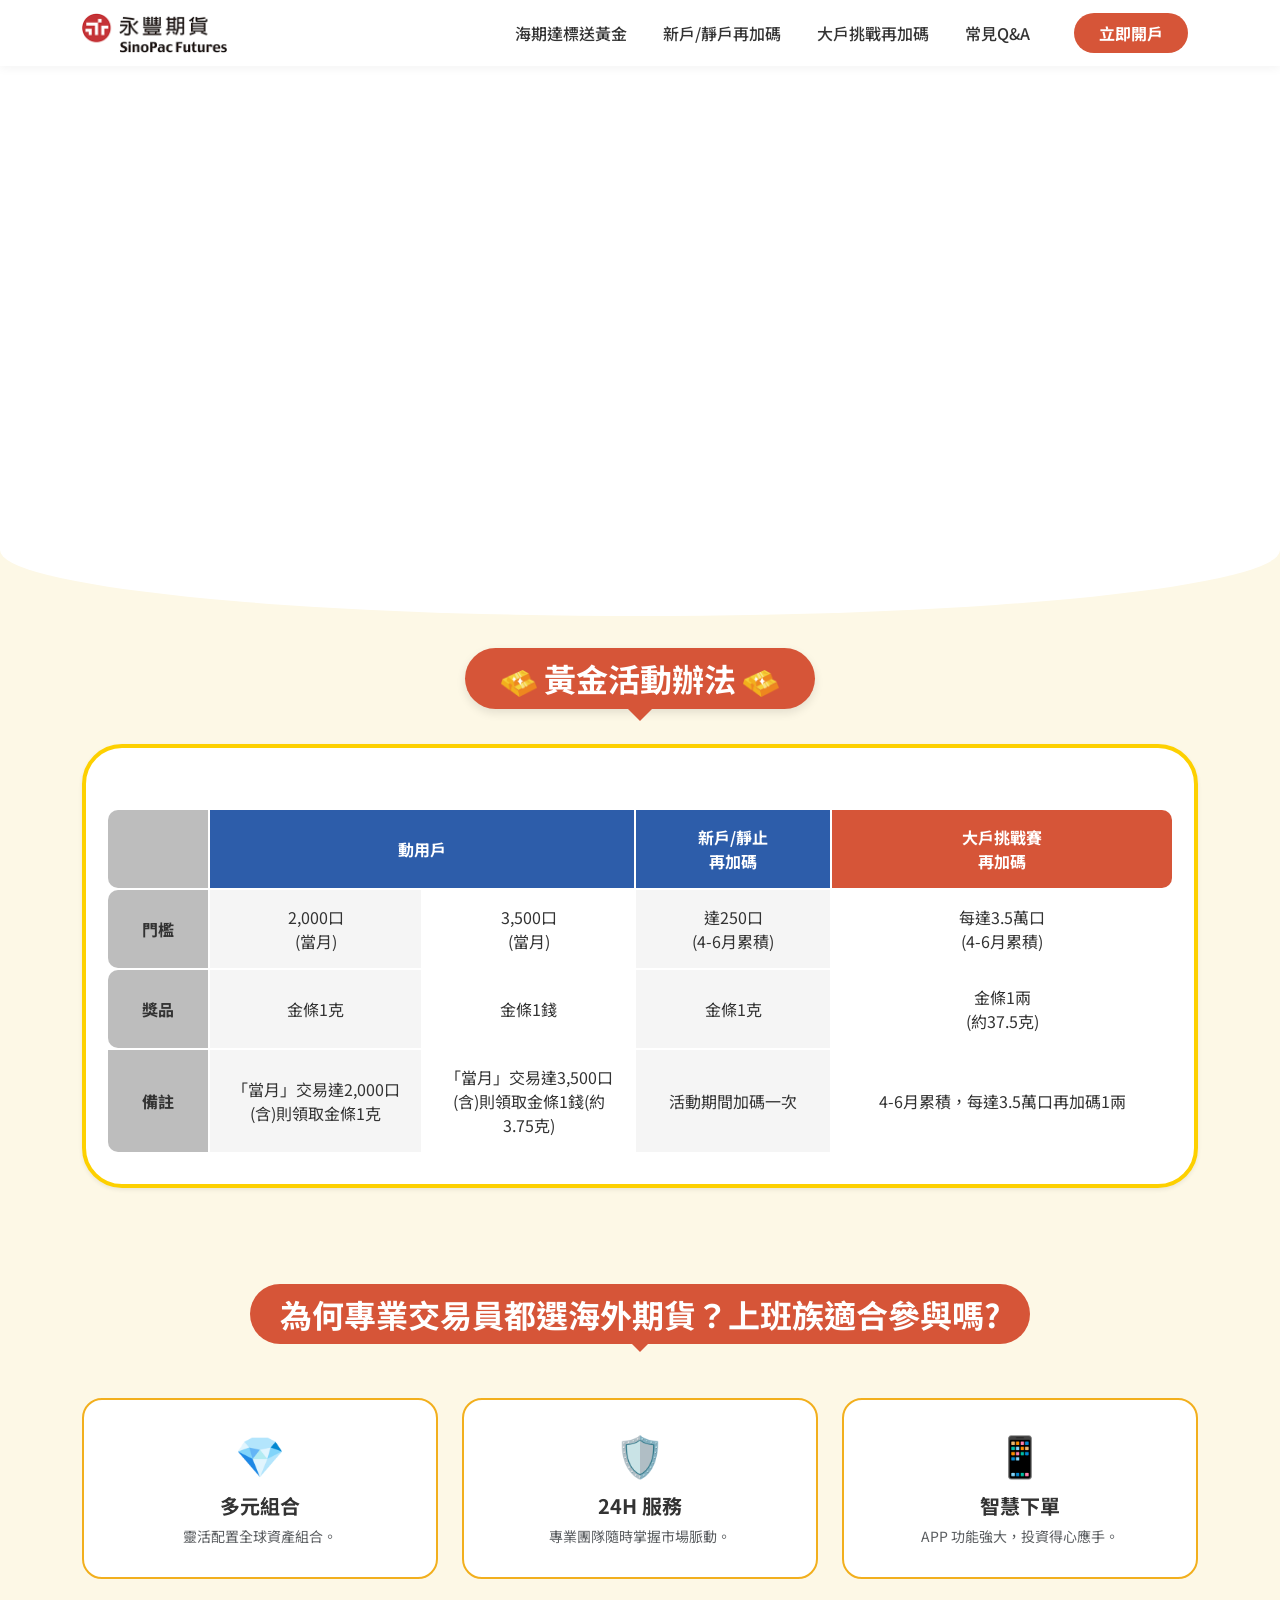
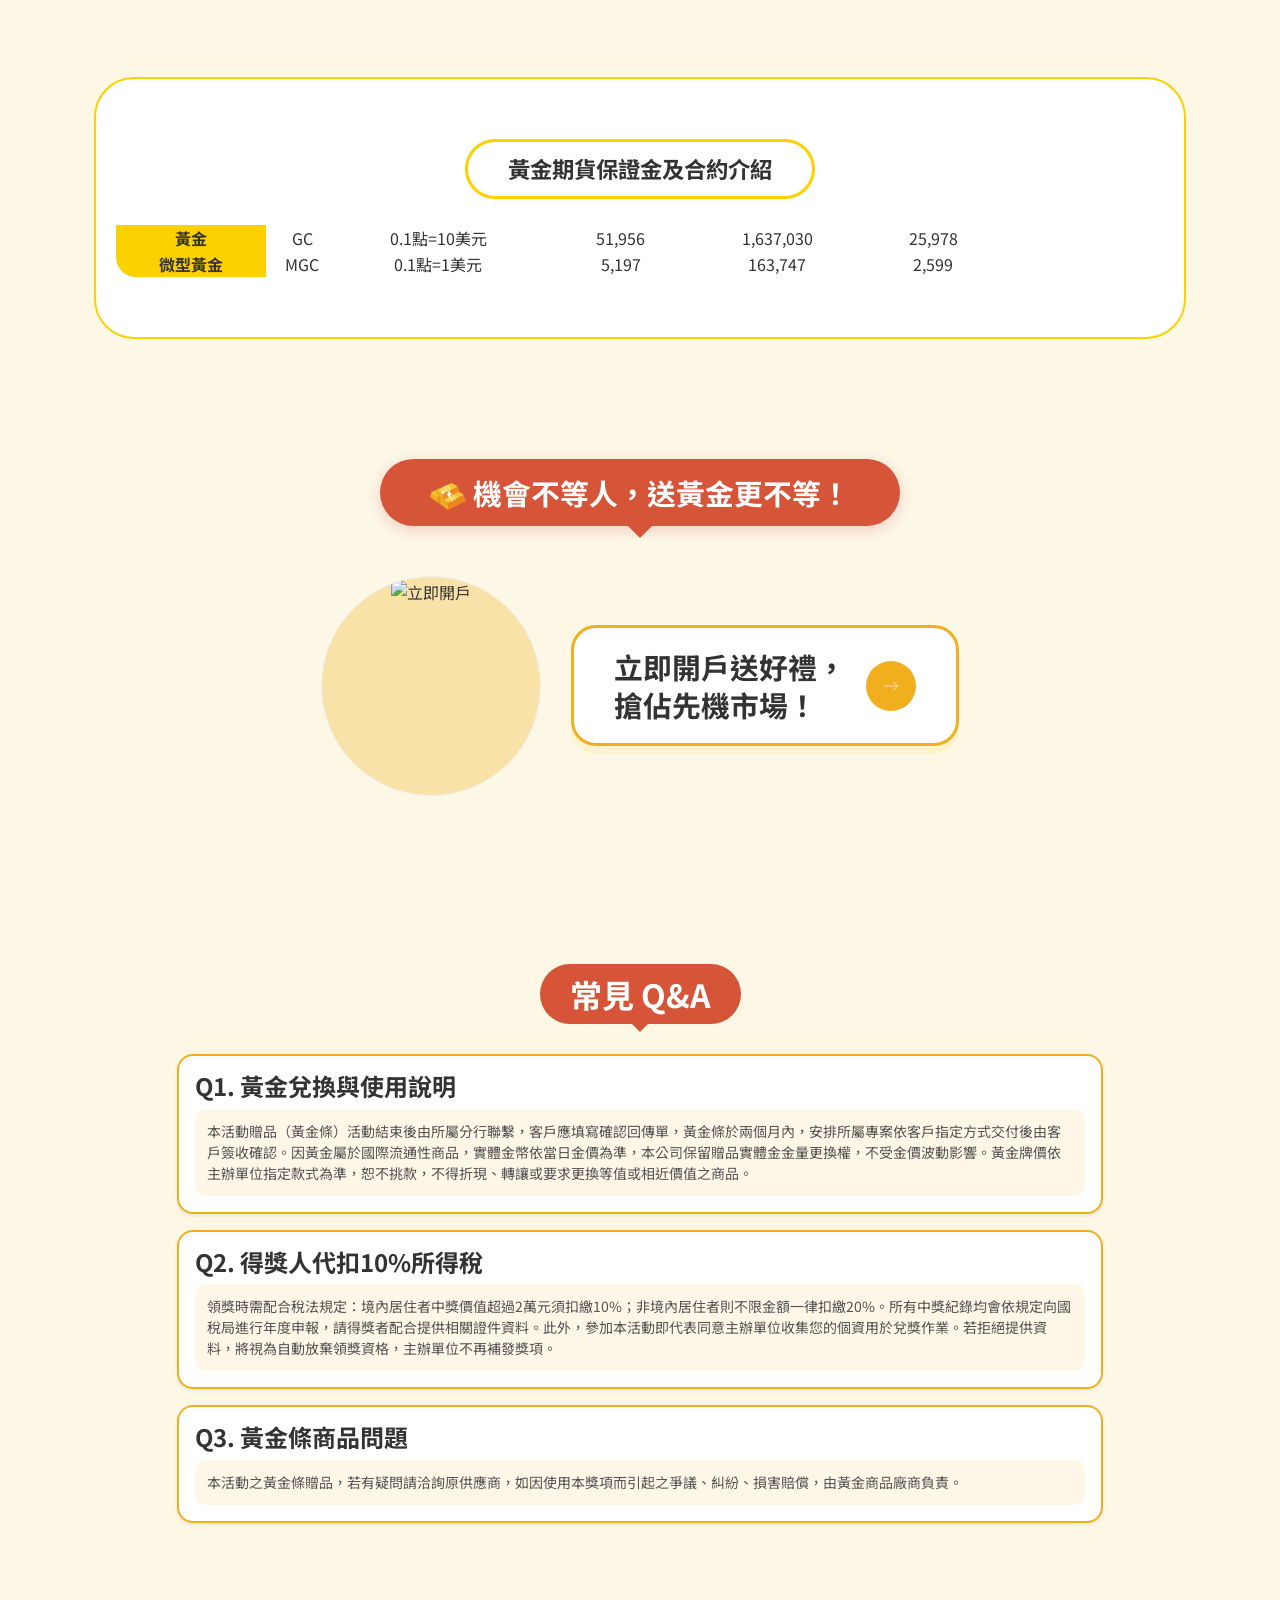
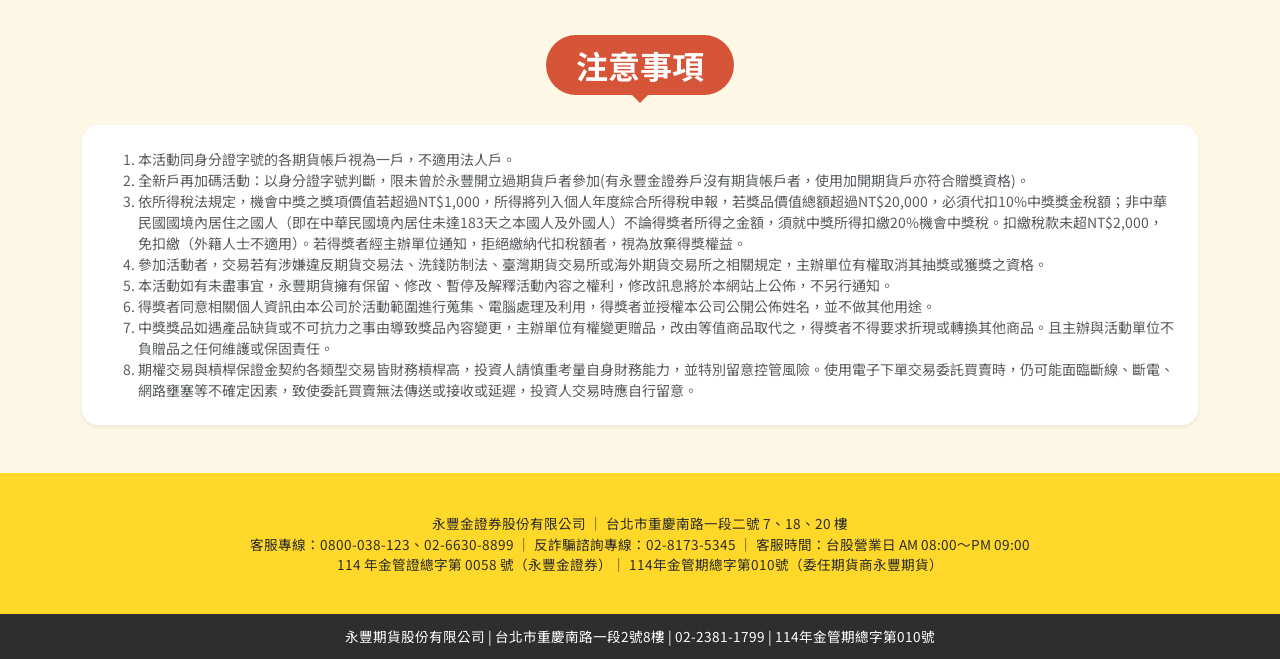
==== index1.html @ 12c0bb8b "20260318v1 第一版" ====
<!DOCTYPE html>
<html lang="zh-Hant-TW">
<head>
    <meta charset="UTF-8">
    <meta name="viewport" content="width=device-width, initial-scale=1.0">
    <title>永豐期貨 - 海期達標送黃金 | 錨點捲動版</title>

    <link href="https://cdn.jsdelivr.net/npm/bootstrap@5.3.3/dist/css/bootstrap.min.css" rel="stylesheet">
    <link rel="stylesheet" href="https://cdnjs.cloudflare.com/ajax/libs/animate.css/4.1.1/animate.min.css" />
    <link href="https://fonts.googleapis.com/css2?family=Noto+Sans+TC:wght@400;700&display=swap" rel="stylesheet">

    <style>
        /* --- 1. 基礎設定與平滑捲動 --- */
        html {
            scroll-behavior: smooth;
            /* 導覽列高度約為 70px，設定捲動位移補償，避免標題被遮住 */
            scroll-padding-top: 80px; 
        }

        :root {
            /* 原本變數 */
            --spf-red: #D65538;
            --spf-blue: #003058;
            --spf-yellow: #F2AF1D;
            --spf-beige: #fdf8e6;

            /* 新增活動辦法專用顏色 */
            --spf-blue-mid: #2D5DAA;    /* 動用戶藍 */
            --spf-blue-dark: #2D5DAA;   /* 新戶深藍 */
            --spf-orange: #D65538;      /* 大戶橘紅 */
            --spf-gray-light: #f5f5f5;
            --spf-gray-header: #BDBDBD;
        }

        body {
            font-family: 'Noto Sans TC', sans-serif;
            background-color: var(--spf-beige);
            color: #333;
        }

        /* --- 2. Navbar 導覽列 --- */
        .navbar { background-color: #fff !important; box-shadow: 0 2px 10px rgba(0,0,0,0.05); }
        .navbar-brand img { height: 40px; }
        .nav-link { font-weight: 500; color: #333 !important; margin: 0 10px; }
        .nav-link:hover { color: var(--spf-red) !important; }
        
        .btn-nav-red {
            background-color: var(--spf-red);
            color: #fff !important;
            border-radius: 50px;
            padding: 8px 25px !important;
            font-weight: bold;
        }

        /* --- 3. Banner 主視覺 --- */
        .hero-banner {
            width: 100%;
            height: 550px;
            background: url('img/banner.png') center center/cover no-repeat;
            border-bottom-left-radius: 50% 12%;
            border-bottom-right-radius: 50% 12%;
            background-color: #fff;
        }

        /* --- 4. 原本通用組件 (對話框標題、主表格、特色卡片、CTA) --- */
        .section-tag-wrapper { text-align: center; margin-bottom: 30px; }
        .section-tag {
            background: var(--spf-red);
            color: #fff;
            padding: 6px 30px;
            border-radius: 50px;
            display: inline-block;
            font-size: 2rem;
            font-weight: bold;
            position: relative;
        }
        .section-tag::after {
            content: ''; position: absolute; bottom: -8px; left: 50%;
            transform: translateX(-50%); border-left: 8px solid transparent;
            border-right: 8px solid transparent; border-top: 8px solid var(--spf-red);
        }

        .table-main { background: #fff; border-radius: 15px; overflow: hidden; box-shadow: 0 5px 15px rgba(0,0,0,0.05); }
        .table-main th { background-color: var(--spf-blue); color: #fff; text-align: center; }
        .highlight-red { background-color: var(--spf-red); }

        .feature-card {
            background: #fff; border: 2px solid var(--spf-yellow);
            border-radius: 20px; padding: 30px 20px; height: 100%; transition: 0.3s;
        }
        .feature-card:hover { transform: translateY(-10px); }

        .cta-box {
            background: #fff; border-radius: 100px; padding: 15px 45px;
            display: inline-flex; align-items: center; box-shadow: 0 8px 25px rgba(0,0,0,0.1);
            text-decoration: none; color: var(--spf-blue); font-weight: bold;
        }

        /* --- 5. 新增：黃金活動辦法專用樣式 --- */
        .rule-container {
            background-color: #fff;
            border: 2px solid var(--spf-yellow);
            border-radius: 40px;
            padding: 30px;
            margin-top: 100px;
            position: relative;
        }

        .rule-title-box {
            background-color: var(--spf-red);
            color: #fff;
            padding: 12px 36px;
            border-radius: 60px;
            display: inline-block;
            font-size: 2rem;
            font-weight: bold;
            line-height: 36px;
            position: absolute;
            top: -100px;
            left: 50%;
            transform: translateX(-50%);
            white-space: nowrap;
            box-shadow: 0 4px 10px rgba(0,0,0,0.1);
        }
        .rule-title-box::after {
            content: ''; position: absolute; bottom: -12px; left: 50%;
            transform: translateX(-50%); border-left: 12px solid transparent;
            border-right: 12px solid transparent; border-top: 12px solid var(--spf-red);
        }

        .table-rule { border-collapse: separate; border-spacing: 2px; width: 100%; }
        .table-rule th, .table-rule td { padding: 15px 10px; text-align: center; border: none !important; }
        
        .row-header { background-color: var(--spf-gray-header); color: #333; font-weight: bold; width: 100px; border-radius: 10px 0 0 10px; }
        
        .th-active { background-color: var(--spf-blue-mid); color: #fff; }
        .th-new { background-color: var(--spf-blue-dark); color: #fff; }
        .th-whale { background-color: var(--spf-orange); color: #fff; border-radius: 0 10px 10px 0; }
        .th-active-left { border-radius: 10px 0 0 0; }

        .cell-light { background-color: #fff; }
        .cell-gray { background-color: var(--spf-gray-light); }

        .goldicon {
            max-width: 36px;
        }

        /* --- CTA 區塊容器 --- */
        .cta-container { 
            max-width: 900px;
            margin: 100px auto;
            padding: 20px;
            text-align: center;
        }

        /* --- 紅色對話框標題 --- */
        .promo-bubble {
            background-color: var(--spf-red);
            color: #fff;
            padding: 12px 50px;
            border-radius: 60px;
            display: inline-flex;
            align-items: center;
            font-size: 1.8rem;
            font-weight: bold;
            position: relative;
            margin-bottom: 50px;
            box-shadow: 0 4px 15px rgba(196, 30, 58, 0.2);
            white-space: nowrap;
        }

        /* 對話框尖角 */
        .promo-bubble::after {
            content: '';
            position: absolute;
            bottom: -12px;
            left: 50%;
            transform: translateX(-50%);
            border-left: 12px solid transparent;
            border-right: 12px solid transparent;
            border-top: 12px solid var(--spf-red);
        }

        .promo-bubble .icon-gold {
            width: 40px;
            margin-right: 15px;
        }

        /* --- 主內容列 (頭像 + 按鈕) --- */
        .cta-content {
            display: flex;
            align-items: center;
            justify-content: center;
            gap: 30px;
        }

        /* 頭像 */
        .avatar-circle {
            width: 220px;
            height: 220px;
            border-radius: 50%;
            overflow: hidden;
            background-color: rgba(242,175,29,0.3);
            border: 1px solid #eee;
            flex-shrink: 0;
        }

        .avatar-circle img {
            width: 100%;
            height: 100%;
            object-fit: cover;
        }

        /* 點擊按鈕框 */
        .cta-button-box {
            background-color: #fff;
            border: 3px solid var(--spf-yellow);
            border-radius: 25px;
            padding: 20px 40px;
            display: flex;
            align-items: center;
            text-decoration: none;
            color: #333;
            transition: all 0.3s ease;
            position: relative;
            box-shadow: 0 8px 0px rgba(253, 208, 0, 0.1);
        }

        .cta-button-box:hover {
            transform: translateY(-5px);
            box-shadow: 0 12px 20px rgba(253, 208, 0, 0.3);
            color: var(--spf-red);
        }

        .cta-text {
            font-size: 1.8rem;
            font-weight: 700;
            text-align: left;
            line-height: 1.3;
            margin-right: 20px;
        }

        /* 黃色箭頭圓圈 */
        .arrow-circle {
            background-color: var(--spf-yellow);
            width: 50px;
            height: 50px;
            border-radius: 50%;
            display: flex;
            align-items: center;
            justify-content: center;
            flex-shrink: 0;
        }

        .arrow-circle i {
            color: #fff;
            width: 30px;
            height: 30px;
        }

        /* --- 活動辦法表格樣式 --- */
        .rule-container {
            background-color: #fff; border: 4px solid #fdd000;
            border-radius: 40px; padding: 60px 20px 30px; margin-top: 80px; position: relative;
        }
        .table-rule { min-width: 850px; border-collapse: separate; border-spacing: 2px; }
        .table-rule th, .table-rule td { padding: 15px; text-align: center; border: none !important; }
        .row-header { background-color: #bdbdbd; color: #333; font-weight: bold; width: 100px; border-radius: 10px 0 0 10px; }

        /* --- 商品保證金外框 --- */
        .product-outer-container {
            border: 2px solid #fdd000; border-radius: 40px;
            background-color: #fff; padding: 60px 20px; margin: 50px auto;
        }
        .pill-title {
            display: inline-block; border: 3px solid #fdd000;
            padding: 10px 40px; border-radius: 50px; font-weight: bold; font-size: 1.4rem;
        }
        .table-product { min-width: 900px; border-radius: 20px; overflow: hidden; }
        .col-yellow-name { background-color: #fdd000 !important; font-weight: bold; width: 150px; }

        /* --- QA -- */
        #faq .border-2 { border: 2px solid var(--spf-yellow); }
        #faq h6 {font-size: 24px; }
        #faq p {color: #535353; background-color: rgba(242,175,29,0.1); padding: 12px; border-radius: 10px; }

        /* --- 6. Footer 與 警語 --- */
        footer { background: #FFD82A; color: #2E2E2E; padding: 40px 0; font-size: 0.85rem; }
        .warning-bar { background: #2E2E2E; color: #fff; padding: 12px 0; font-size: 0.85rem; }
        .list-type-decimel{ list-style-type: decimal}
        

        /* 表格響應式優化：確保在小螢幕不擠壓 */
        .table-responsive {
            -webkit-overflow-scrolling: touch; /* 優化 iOS 滑動順暢度 */
            overflow-x: auto;
            border-radius: 10px; /* 配合表格圓角 */
        }

        /* 針對活動辦法表格：設定最小寬度，確保內容不換行擠壓 */
        .table-rule {
            min-width: 800px; /* 當螢幕寬度小於 800px 時產生捲動 */
        }

        /* 如果原本的比較表格也需要不擠壓 */
        .table-main {
            min-width: 600px; 
        }

        /* 自定義捲動條樣式（可選，讓介面更精緻） */
        .table-responsive::-webkit-scrollbar {
            height: 6px;
        }
        .table-responsive::-webkit-scrollbar-thumb {
            background: var(--spf-gray-header);
            border-radius: 10px;
        }
        .table-responsive::-webkit-scrollbar-track {
            background: #f1f1f1;
        }
        /* --- 7. RWD 響應式調整 (合併版) --- */
        @media (max-width: 991.98px) {
            /* 原本 Banner RWD */
            .hero-banner { height: 350px; border-bottom-left-radius: 50% 8%; border-bottom-right-radius: 50% 8%; }
            
            /* 活動辦法標題 RWD */
            .rule-title-box { font-size: 1.4rem; padding: 10px 30px; top: -35px; }
            .table-rule { font-size: 0.85rem; }
            
            /* CTA RWD */
            .cta-box { padding: 12px 25px; font-size: 1rem; border-radius: 40px; }
        }
    </style>
</head>
<body>

    <nav class="navbar navbar-expand-lg sticky-top">
        <div class="container">
            <a class="navbar-brand" href="#">
                <img src="img/logo-sinopac-futures@2x.png" alt="永豐期貨">
            </a>
            <button class="navbar-toggler" type="button" data-bs-toggle="collapse" data-bs-target="#mainNav">
                <span class="navbar-toggler-icon"></span>
            </button>
            <div class="collapse navbar-collapse" id="mainNav">
                <ul class="navbar-nav ms-auto align-items-center">
                    <li class="nav-item"><a class="nav-link" href="#promo">海期達標送黃金</a></li>
                    <li class="nav-item"><a class="nav-link" href="#features">新戶/靜戶再加碼</a></li>
                    <li class="nav-item"><a class="nav-link" href="#cta">大戶挑戰再加碼</a></li>
                    <li class="nav-item"><a class="nav-link" href="#faq">常見Q&A</a></li>
                    <li class="nav-item ms-lg-3"><a class="nav-link btn-nav-red animate__animated animate__pulse animate__infinite" href="#cta">立即開戶</a></li>
                </ul>
            </div>
        </div>
    </nav>

    <div class="hero-banner animate__animated animate__fadeIn"></div>

    <section id="promo" class="container py-5">
        <div class="rule-container animate__animated animate__fadeInUp shadow-sm">
            <div class="rule-title-box">
                <img class="goldicon" src="/img/goldicon.png" alt=""> 
                黃金活動辦法
                <img class="goldicon" src="/img/goldicon.png" alt=""> 
            </div>

            <div class="table-responsive">
                <table class="table-rule">
                    <thead>
                        <tr>
                            <th class="row-header"></th>
                            <th colspan="2" class="th-active">動用戶</th>
                            <th class="th-new">新戶/靜止<br>再加碼</th>
                            <th class="th-whale">大戶挑戰賽<br>再加碼</th>
                        </tr>
                    </thead>
                    <tbody>
                        <tr>
                            <td class="row-header">門檻</td>
                            <td class="cell-gray" style="width: 20%;">2,000口<br>(當月)</td>
                            <td class="cell-light" style="width: 20%;">3,500口<br>(當月)</td>
                            <td class="cell-gray">達250口<br>(4-6月累積)</td>
                            <td class="cell-light">每達3.5萬口<br>(4-6月累積)</td>
                        </tr>
                        <tr>
                            <td class="row-header">獎品</td>
                            <td class="cell-gray">金條1克</td>
                            <td class="cell-light">金條1錢</td>
                            <td class="cell-gray">金條1克</td>
                            <td class="cell-light">金條1兩<br>(約37.5克)</td>
                        </tr>
                        <tr>
                            <td class="row-header" style="border-radius: 0 0 0 10px;">備註</td>
                            <td class="cell-gray">「當月」交易達2,000口(含)則領取金條1克</td>
                            <td class="cell-light">「當月」交易達3,500口(含)則領取金條1錢(約3.75克)</td>
                            <td class="cell-gray">活動期間加碼一次</td>
                            <td class="cell-light">4-6月累積，每達3.5萬口再加碼1兩</td>
                        </tr>
                    </tbody>
                </table>
            </div>
        </div>
    </section>

    <section id="features" class="container py-5">
        <div class="section-tag-wrapper">
            <div class="section-tag">為何專業交易員都選海外期貨？上班族適合參與嗎?</div>
        </div>
        <div class="row g-4 text-center mt-2">
            <div class="col-md-4">
                <div class="feature-card">
                    <div class="h1 mb-3">💎</div>
                    <h5 class="fw-bold">多元組合</h5>
                    <p class="small text-muted mb-0">靈活配置全球資產組合。</p>
                </div>
            </div>
            <div class="col-md-4">
                <div class="feature-card">
                    <div class="h1 mb-3">🛡️</div>
                    <h5 class="fw-bold">24H 服務</h5>
                    <p class="small text-muted mb-0">專業團隊隨時掌握市場脈動。</p>
                </div>
            </div>
            <div class="col-md-4">
                <div class="feature-card">
                    <div class="h1 mb-3">📱</div>
                    <h5 class="fw-bold">智慧下單</h5>
                    <p class="small text-muted mb-0">APP 功能強大，投資得心應手。</p>
                </div>
            </div>
        </div>
    </section>

    <section id="products" class="container mx-auto px-4 py-20">
        <div class="product-outer-container text-center">
            <div class="pill-title mb-10">黃金期貨保證金及合約介紹</div>
            <div class="table-responsive">
                <table class="table-product">
                    <thead class="bg-gray-400 text-white">
                        <tr>
                            <th class="bg-gray-300"></th>
                            <th>代碼</th>
                            <th>每跳動點價值</th>
                            <th>原始保證金</th>
                            <th>約當台幣</th>
                            <th>當沖保證金</th>
                        </tr>
                    </thead>
                    <tbody>
                        <tr class="bg-gray-50">
                            <td class="col-yellow-name">黃金</td>
                            <td>GC</td>
                            <td>0.1點=10美元</td>
                            <td>51,956</td>
                            <td class="font-bold">1,637,030</td>
                            <td>25,978</td>
                        </tr>
                        <tr class="bg-white">
                            <td class="col-yellow-name">微型黃金</td>
                            <td>MGC</td>
                            <td>0.1點=1美元</td>
                            <td>5,197</td>
                            <td class="font-bold">163,747</td>
                            <td>2,599</td>
                        </tr>
                    </tbody>
                </table>
            </div>
        </div>
    </section>

    <!-- CTA Section -->
    <section id="cta" class="cta-container">
        <div class="promo-bubble animate__animated animate__fadeInDown">
            <span>
                <img class="goldicon" src="img/goldicon.png" alt="">
                機會不等人，送黃金更不等！
            </span>
        </div>

        <div class="cta-content">
            <div class="avatar-circle animate__animated animate__zoomIn">
                <img src="img/gold1.png" alt="立即開戶">
            </div>

            <a href="#" class="cta-button-box animate__animated animate__fadeInRight animate__delay-1s">
                <div class="cta-text">
                    立即開戶送好禮，<br>
                    搶佔先機市場！
                </div>
                <div class="arrow-circle" style="color: wheat;">
                    <!-- <i class="fa-solid fa-arrow-right"></i> -->
                    <svg xmlns="http://www.w3.org/2000/svg" width="16" height="16" fill="currentColor" class="bi bi-arrow-right" viewBox="0 0 16 16">
                        <path fill-rule="evenodd" d="M1 8a.5.5 0 0 1 .5-.5h11.793l-3.147-3.146a.5.5 0 0 1 .708-.708l4 4a.5.5 0 0 1 0 .708l-4 4a.5.5 0 0 1-.708-.708L13.293 8.5H1.5A.5.5 0 0 1 1 8"/>
                    </svg>
                </div>
            </a>
        </div>
    </section>

    <!-- faq Section -->
    <section id="faq" class="container py-5">
        <div class="section-tag-wrapper">
            <div class="section-tag">常見 Q&A</div>
        </div>
        <div class="row justify-content-center mt-4">
            <div class="col-lg-10">
                <div class="bg-white p-3 rounded-4 shadow-sm mb-3 border-2">
                    <h6 class="fw-bold">Q1. 黃金兌換與使用說明</h6>
                    <p class="mb-0 small">本活動贈品（黃金條）活動結束後由所屬分行聯繫，客戶應填寫確認回傳單，黃金條於兩個月內，安排所屬專案依客戶指定方式交付後由客戶簽收確認。因黃金屬於國際流通性商品，實體金幣依當日金價為準，本公司保留贈品實體金金量更換權，不受金價波動影響。黃金牌價依主辦單位指定款式為準，恕不挑款，不得折現、轉讓或要求更換等值或相近價值之商品。</p>
                </div>

                <div class="bg-white p-3 rounded-4 shadow-sm mb-3 border-2">
                    <h6 class="fw-bold">Q2. 得獎人代扣10%所得稅</h6>
                    <p class="mb-0 small">領獎時需配合稅法規定：境內居住者中獎價值超過2萬元須扣繳10%；非境內居住者則不限金額一律扣繳20%。所有中獎紀錄均會依規定向國稅局進行年度申報，請得獎者配合提供相關證件資料。此外，參加本活動即代表同意主辦單位收集您的個資用於兌獎作業。若拒絕提供資料，將視為自動放棄領獎資格，主辦單位不再補發獎項。</p>
                </div>

                <div class="bg-white p-3 rounded-4 shadow-sm mb-3 border-2">
                    <h6 class="fw-bold">Q3. 黃金條商品問題</h6>
                    <p class="mb-0 small">本活動之黃金條贈品，若有疑問請洽詢原供應商，如因使用本獎項而引起之爭議、糾紛、損害賠償，由黃金商品廠商負責。</p>
                </div>
            </div>
        </div>
    </section>

    <!-- footer Section -->
    <section class="container py-5">
        <div class="section-tag-wrapper">
            <div class="section-tag">注意事項</div>
        </div>
        <div class="bg-white p-4 rounded-4 shadow-sm">
            <ul class="small text-muted mb-0 list-type-decimel">
                <li>本活動同身分證字號的各期貨帳戶視為一戶，不適用法人戶。</li>
                <li>全新戶再加碼活動：以身分證字號判斷，限未曾於永豐開立過期貨戶者參加(有永豐金證券戶沒有期貨帳戶者，使用加開期貨戶亦符合贈獎資格)。</li>
                <li>依所得稅法規定，機會中獎之獎項價值若超過NT$1,000，所得將列入個人年度綜合所得稅申報，若獎品價值總額超過NT$20,000，必須代扣10%中獎獎金稅額；非中華民國國境內居住之國人（即在中華民國境內居住未達183天之本國人及外國人）不論得獎者所得之金額，須就中獎所得扣繳20%機會中獎稅。扣繳稅款未超NT$2,000，免扣繳（外籍人士不適用）。若得獎者經主辦單位通知，拒絕繳納代扣稅額者，視為放棄得獎權益。</li>
                <li>參加活動者，交易若有涉嫌違反期貨交易法、洗錢防制法、臺灣期貨交易所或海外期貨交易所之相關規定，主辦單位有權取消其抽獎或獲獎之資格。</li>
                <li>本活動如有未盡事宜，永豐期貨擁有保留、修改、暫停及解釋活動內容之權利，修改訊息將於本網站上公佈，不另行通知。</li>
                <li>得獎者同意相關個人資訊由本公司於活動範圍進行蒐集、電腦處理及利用，得獎者並授權本公司公開公佈姓名，並不做其他用途。</li>
                <li>中獎獎品如遇產品缺貨或不可抗力之事由導致獎品內容變更，主辦單位有權變更贈品，改由等值商品取代之，得獎者不得要求折現或轉換其他商品。且主辦與活動單位不負贈品之任何維護或保固責任。</li>
                <li>期權交易與槓桿保證金契約各類型交易皆財務槓桿高，投資人請慎重考量自身財務能力，並特別留意控管風險。使用電子下單交易委託買賣時，仍可能面臨斷線、斷電、網路壅塞等不確定因素，致使委託買賣無法傳送或接收或延遲，投資人交易時應自行留意。</li>
            </ul>
        </div>
    </section>

    <footer class="text-center">
        <p class="mb-0">永豐金證券股份有限公司 ｜ 台北市重慶南路一段二號 7、18、20 樓</p>
        <p class="mb-0">客服專線：0800-038-123、02-6630-8899 ｜ 反詐騙諮詢專線：02-8173-5345 ｜ 客服時間：台股營業日 AM 08:00～PM 09:00</p>
        <p class="mb-0">114 年金管證總字第 0058 號（永豐金證券）｜ 114年金管期總字第010號（委任期貨商永豐期貨）</p>
    </footer>
    <div class="warning-bar text-center">永豐期貨股份有限公司 | 台北市重慶南路一段2號8樓 | 02-2381-1799 | 114年金管期總字第010號</div>

    <script src="https://cdn.jsdelivr.net/npm/bootstrap@5.3.3/dist/js/bootstrap.bundle.min.js"></script>
    <script>
        // 額外小優化：點擊選單後，在手機版會自動收起漢堡選單
        const navLinks = document.querySelectorAll('.nav-link');
        const menuToggle = document.getElementById('mainNav');
        const bsCollapse = new bootstrap.Collapse(menuToggle, {toggle:false});
        navLinks.forEach((l) => {
            l.addEventListener('click', () => { 
                if (window.innerWidth < 992) { bsCollapse.hide(); } 
            });
        });
    </script>
</body>
</html>
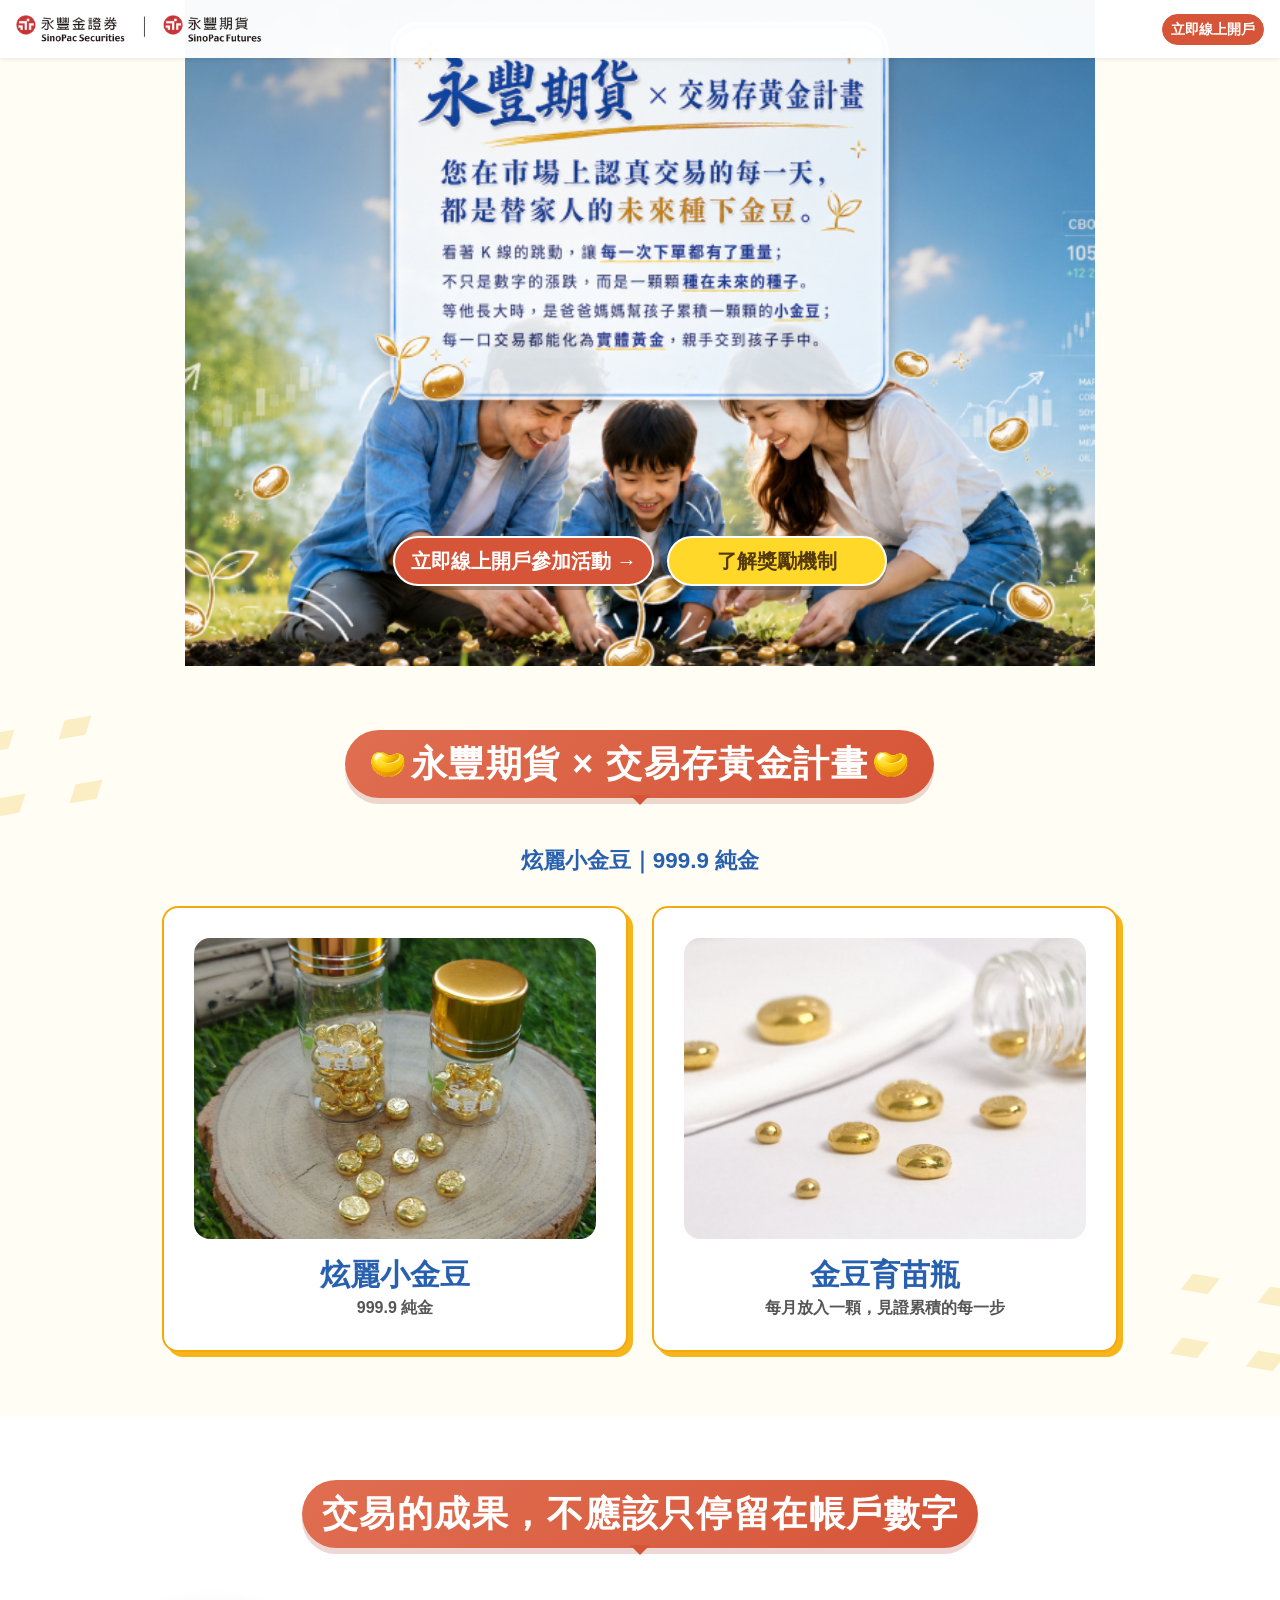
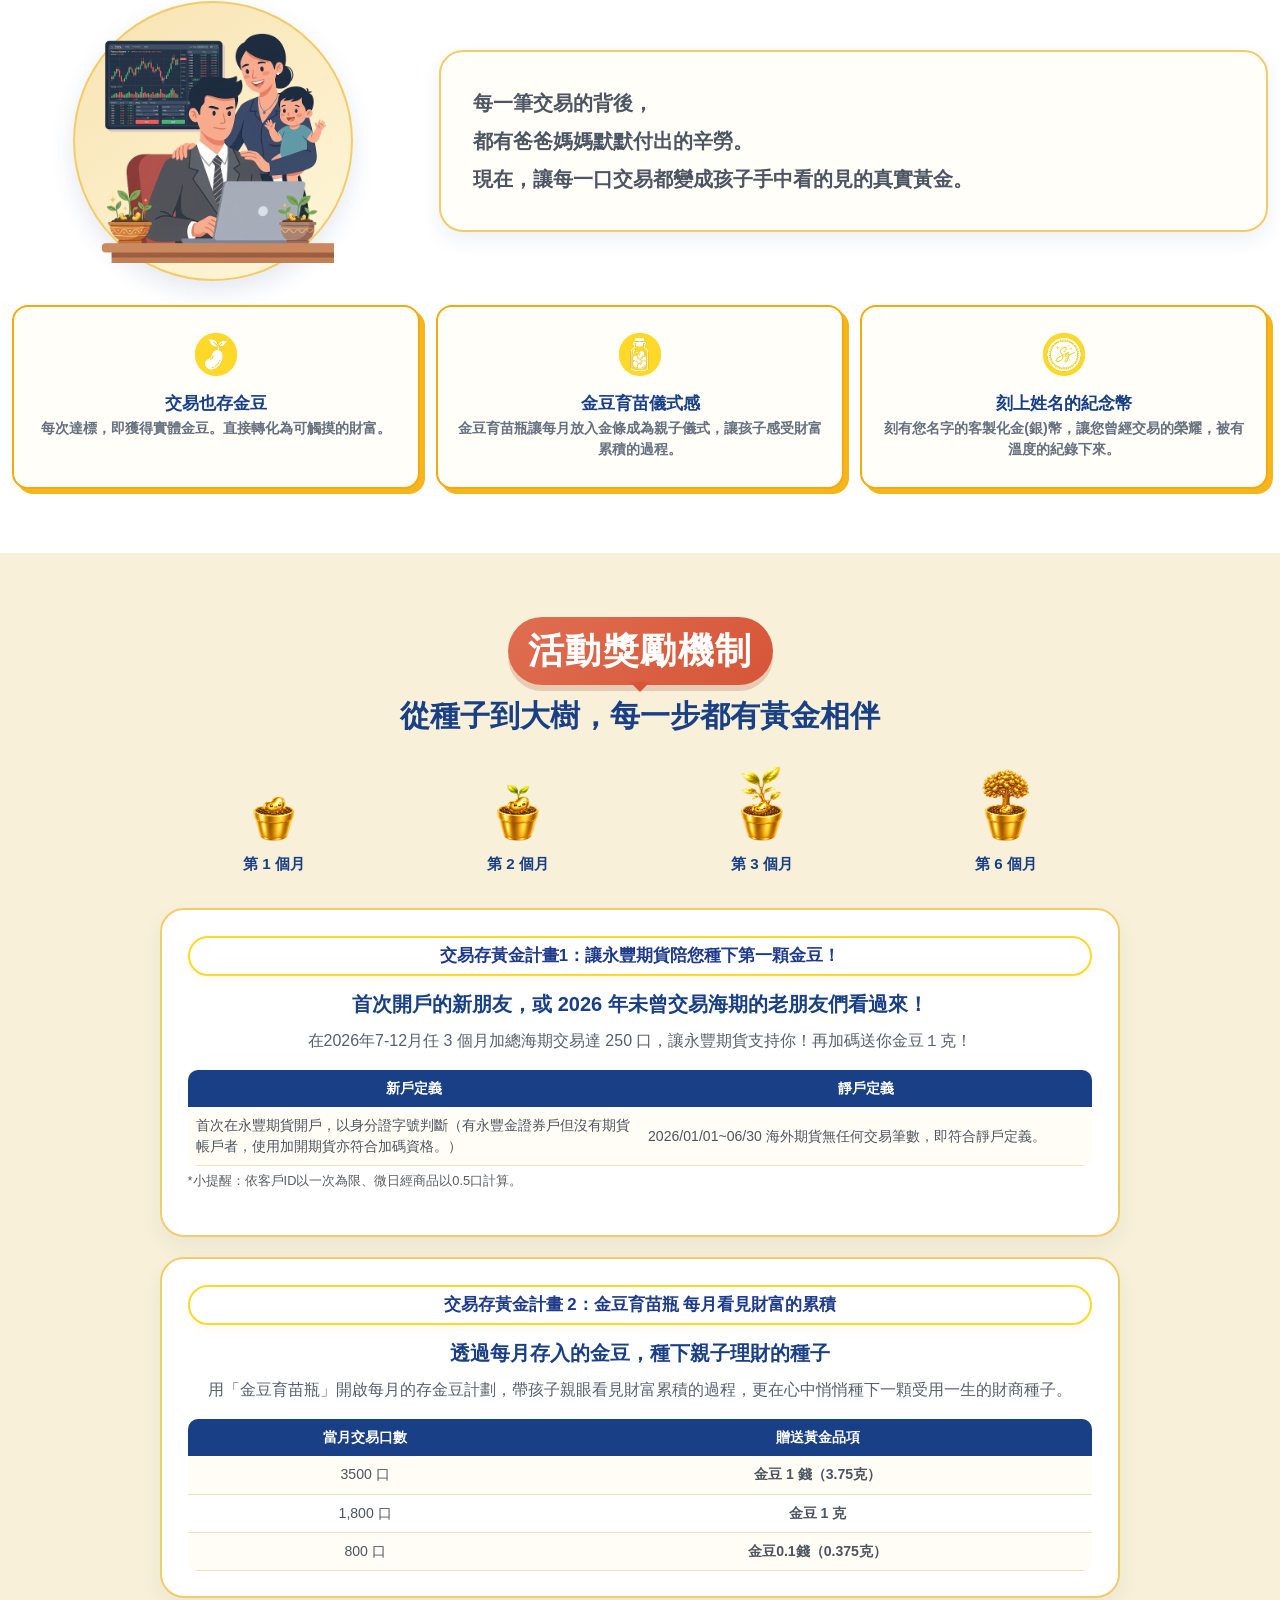
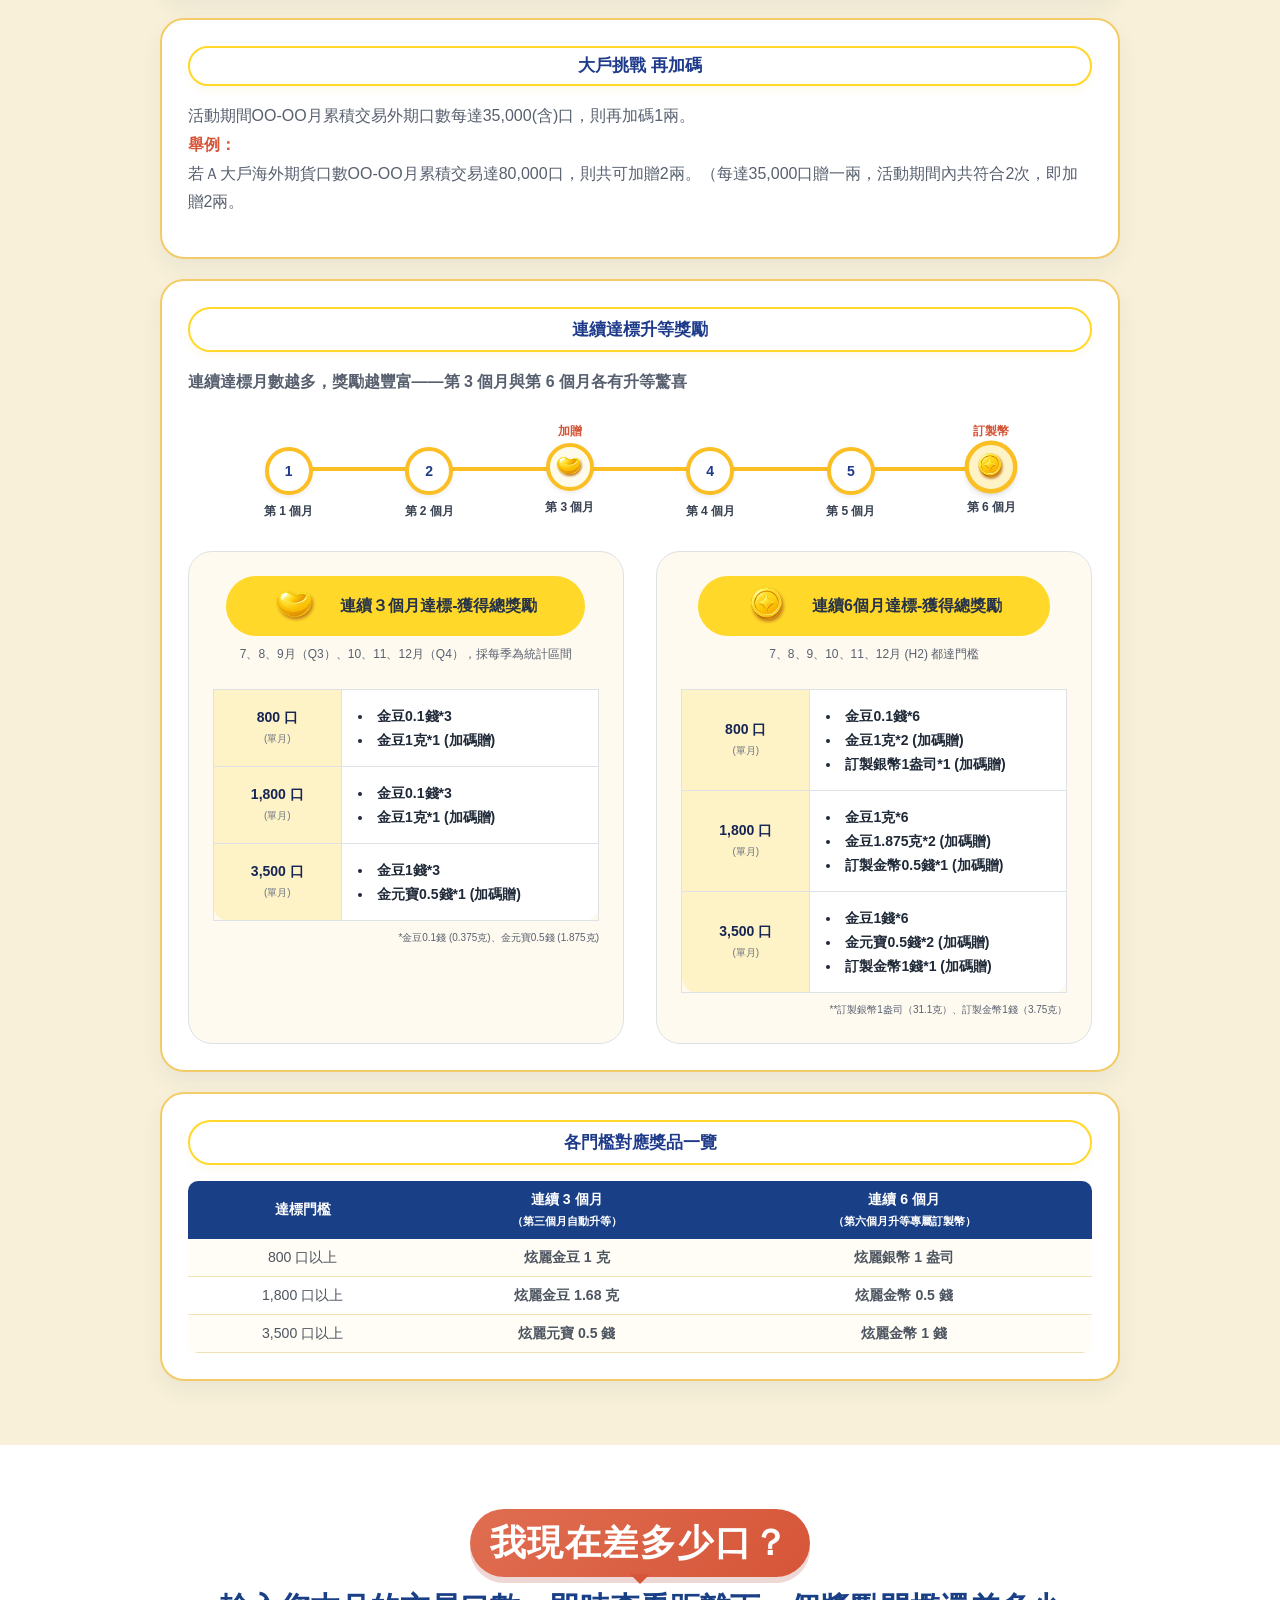
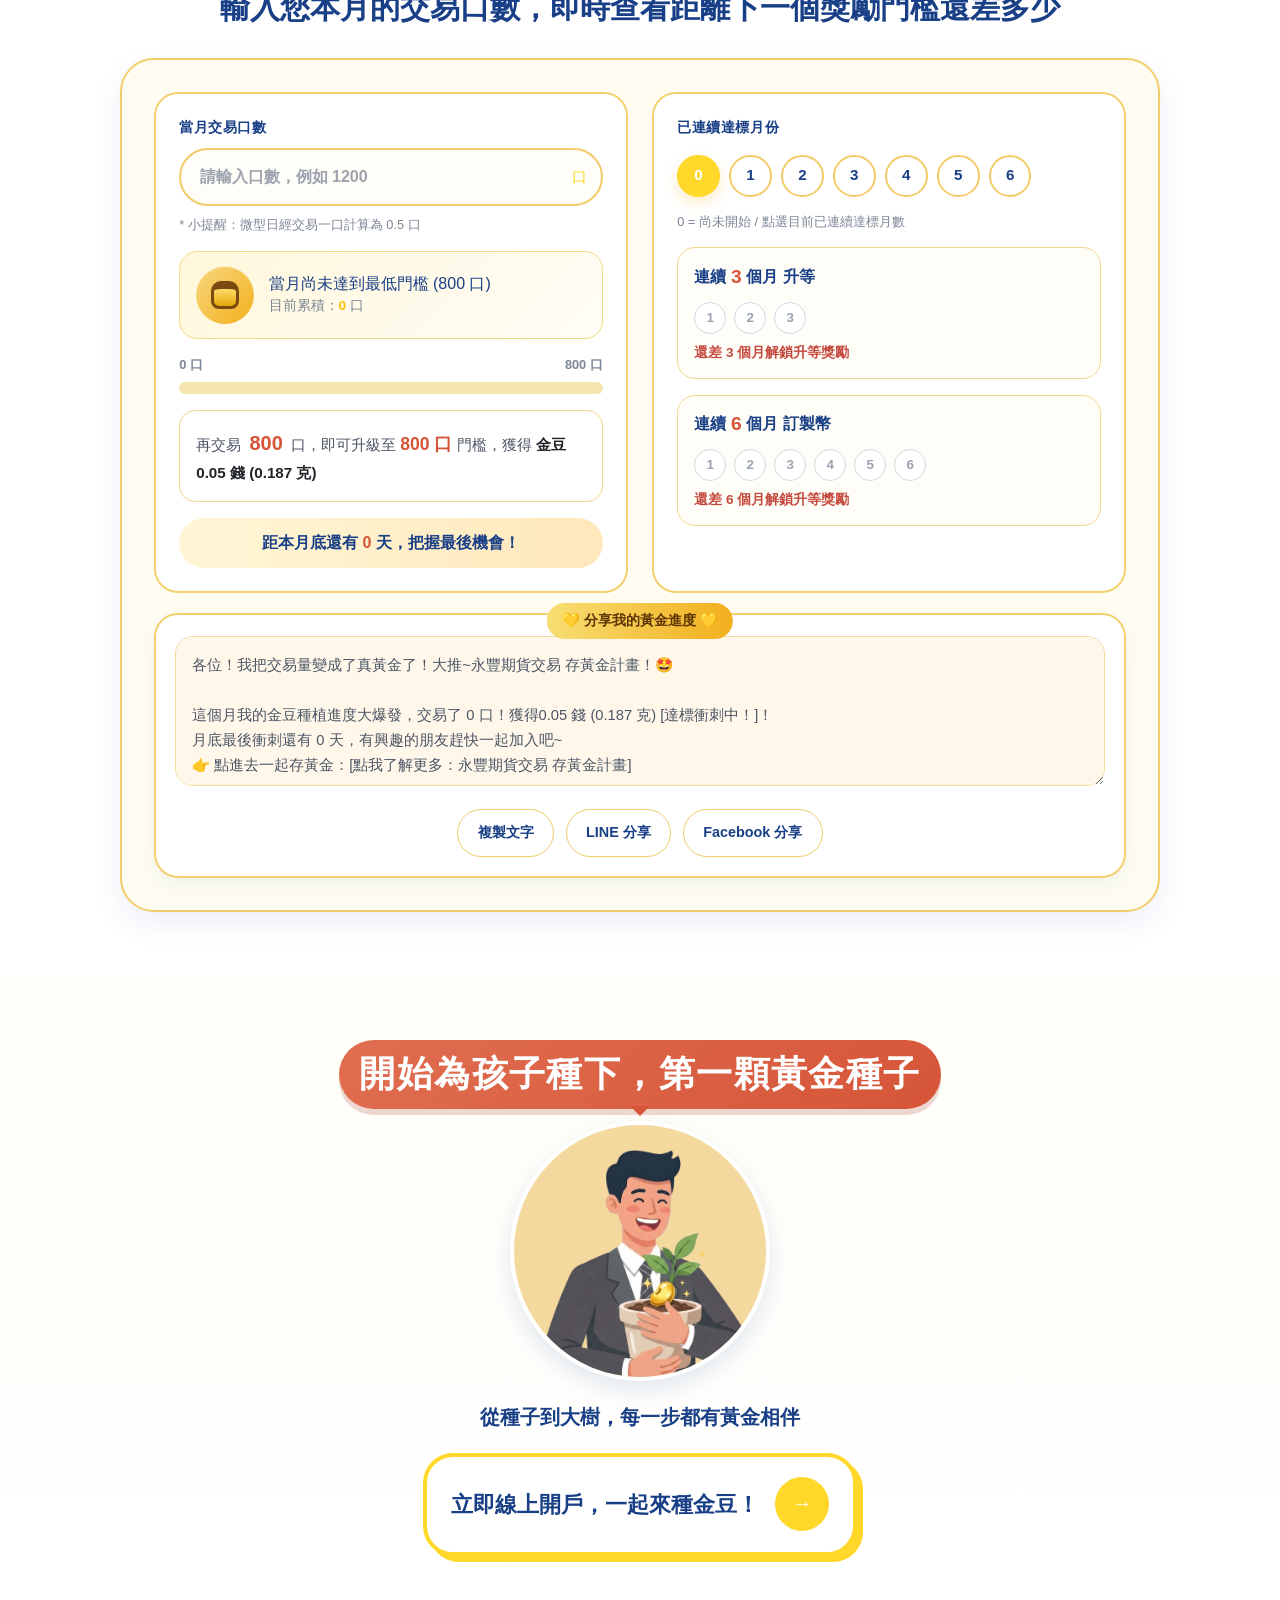
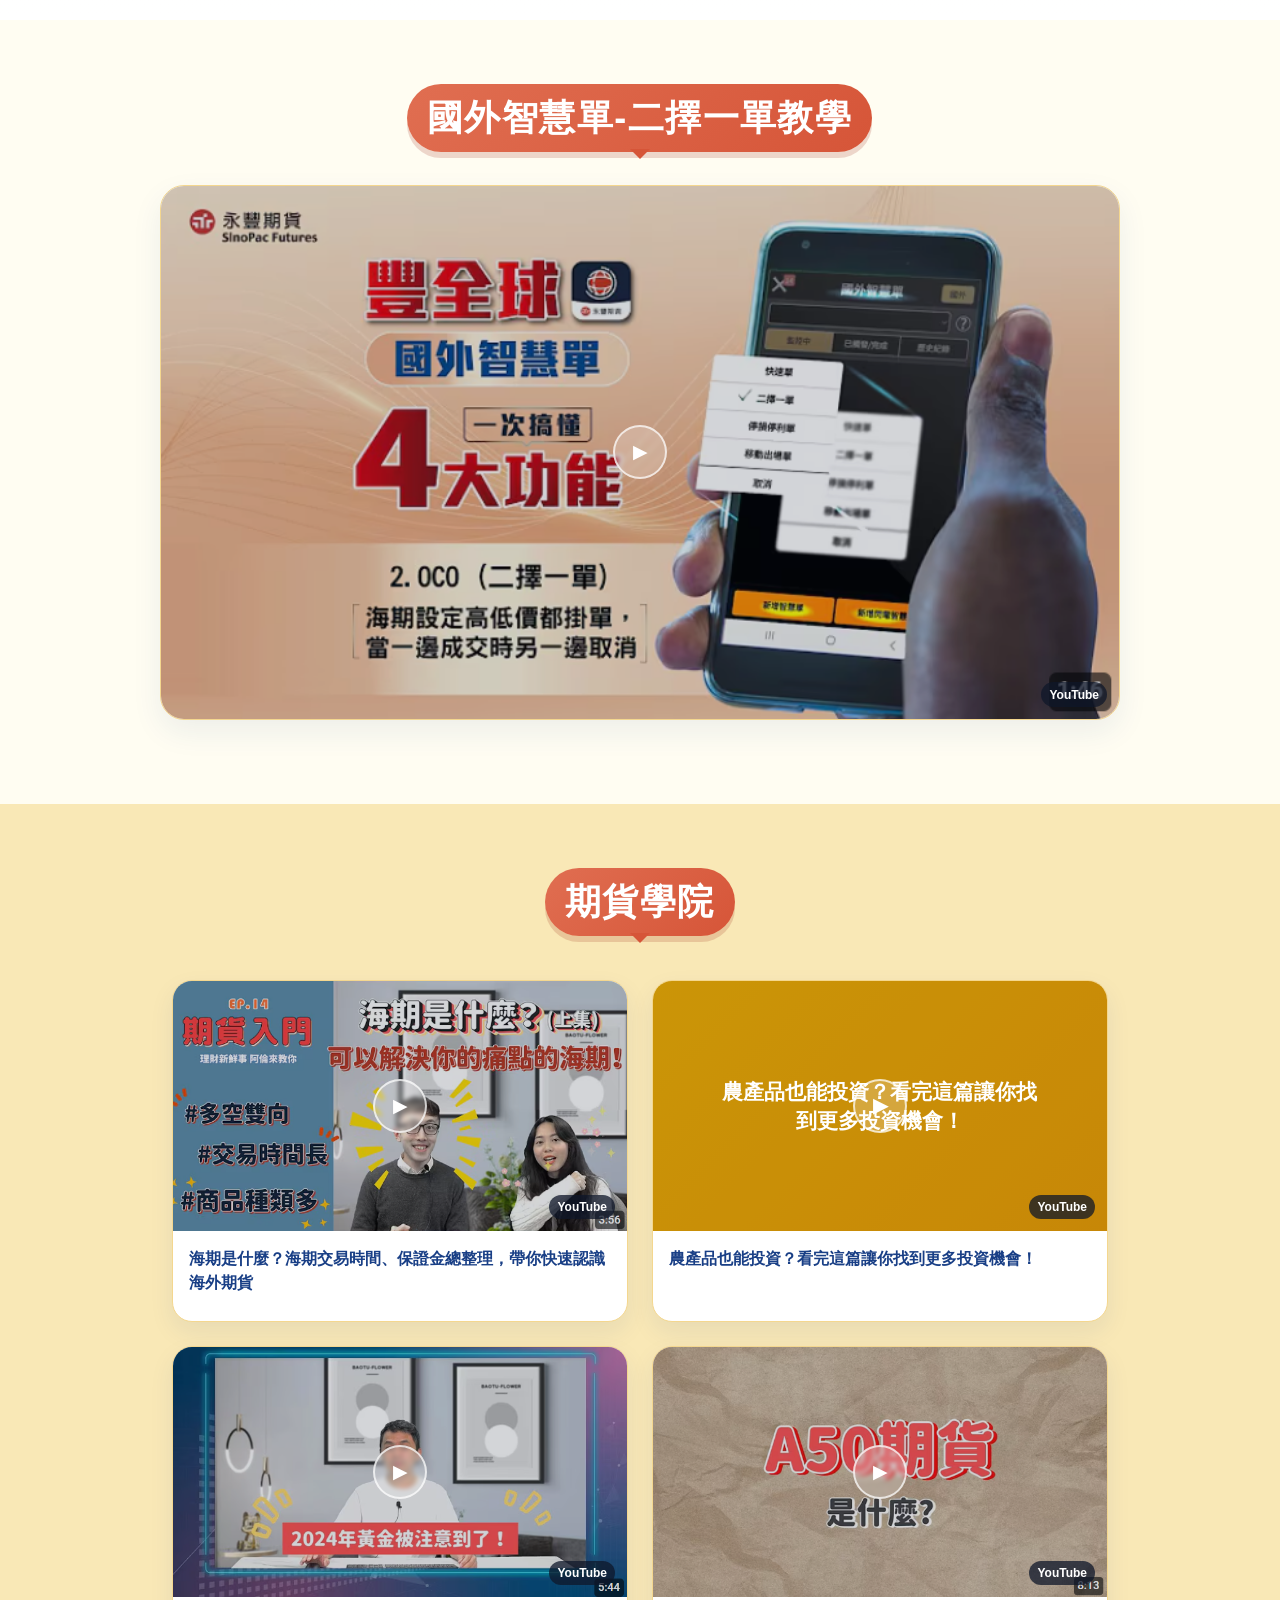
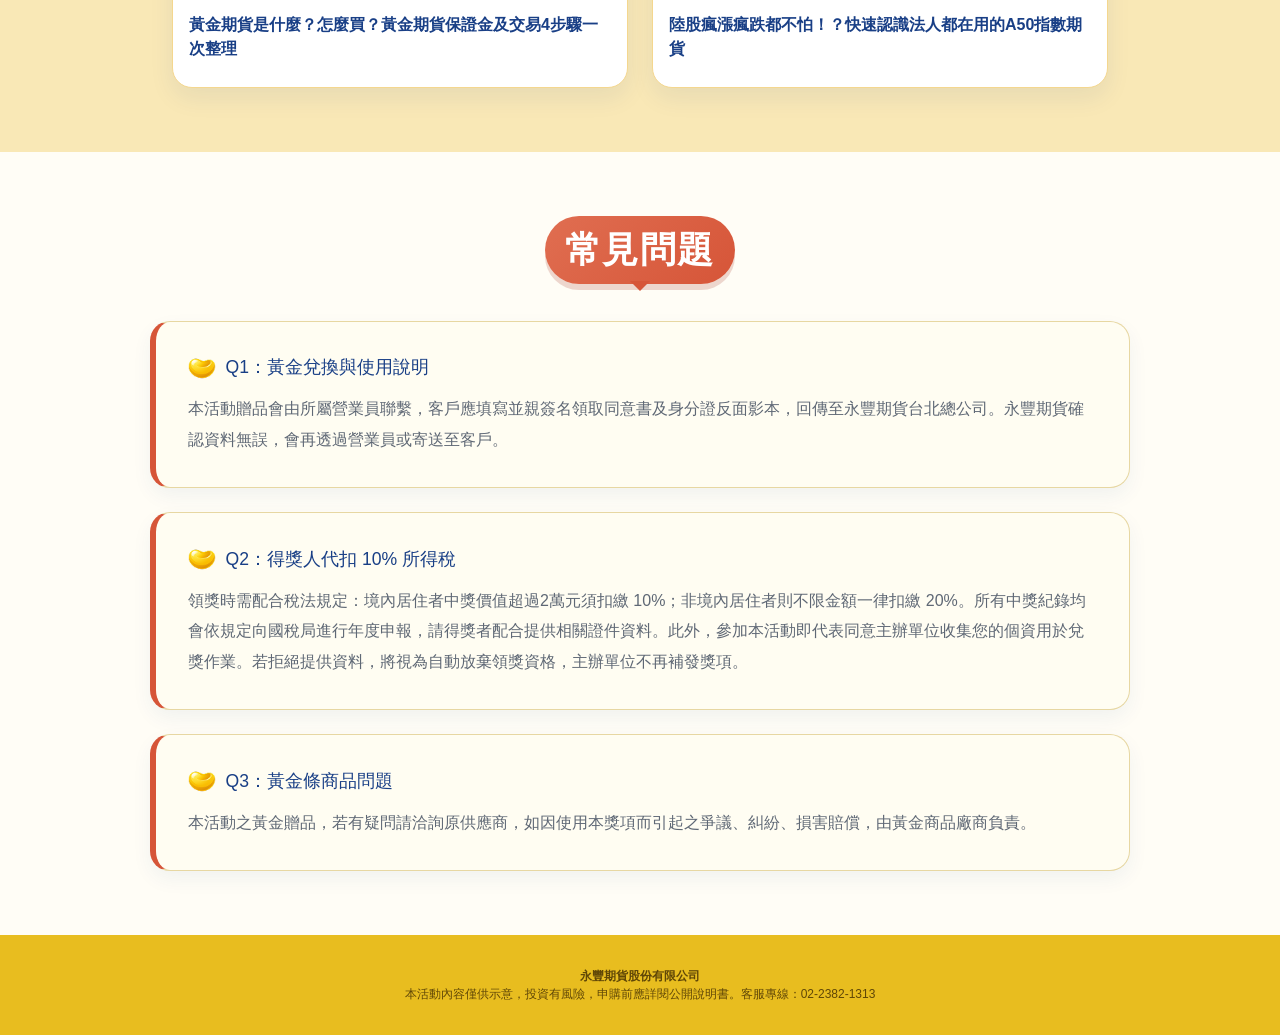
==== commit e3a5737f: "第二階段上傳 第二階段上傳" ====
--- a/index1.html
+++ b/index1.html
@@ -1,565 +1,807 @@
-<!DOCTYPE html>
-<html lang="zh-Hant-TW">
-<head>
-    <meta charset="UTF-8">
-    <meta name="viewport" content="width=device-width, initial-scale=1.0">
-    <title>永豐期貨 - 海期達標送黃金 | 錨點捲動版</title>
-
-    <link href="https://cdn.jsdelivr.net/npm/bootstrap@5.3.3/dist/css/bootstrap.min.css" rel="stylesheet">
-    <link rel="stylesheet" href="https://cdnjs.cloudflare.com/ajax/libs/animate.css/4.1.1/animate.min.css" />
-    <link href="https://fonts.googleapis.com/css2?family=Noto+Sans+TC:wght@400;700&display=swap" rel="stylesheet">
-
-    <style>
-        /* --- 1. 基礎設定與平滑捲動 --- */
-        html {
-            scroll-behavior: smooth;
-            /* 導覽列高度約為 70px，設定捲動位移補償，避免標題被遮住 */
-            scroll-padding-top: 80px; 
+<!doctype html>
+<html lang="zh-Hant">
+  <head>
+    <meta charset="utf-8">
+    <meta name="viewport" content="width=device-width, initial-scale=1">
+    <meta name="description" content="永豐期貨 × 交割有黃金計畫">
+    <title>
+      永豐期貨｜海期掏金季
+    </title>
+    <link rel="stylesheet" href="css/bootstrap.5.3.3.min.css">
+    <link rel="stylesheet" href="css/animate.4.1.1.min.css">
+    <link rel="stylesheet" href="css/style.css">
+  </head>
+  <body>
+    <nav class="navbar navbar-expand bg-white fixed-top shadow-sm">
+      <div class="container px-3">
+        <a class="navbar-brand" href="#top">
+          <img src="assets/logo2.png" alt="永豐期貨">
+        </a>
+        <a class="btn btn-danger btn-sm ms-2" href="https://lihi3.me/SvM9j" target="_blank">
+          立即線上開戶
+        </a>
+      </div>
+    </nav>
+    <main id="top">
+      <header class="hero">
+        <picture>
+          <source media="(max-width: 380px)" srcset="assets/bannerM.jpg">
+          <source media="(max-width: 980px)" srcset="assets/bannerP.jpg">
+          <img src="assets/banner.jpg" alt="親子一起種下財富的種子">
+        </picture>
+        <div class="hero-copy container hero-actions">
+          <a class="btn btn-danger btn-lg" href="https://lihi3.me/SvM9j" target="_blank">
+            立即線上開戶參加活動
+            <span>
+              →
+            </span>
+          </a>
+          <a class="btn btn-amber btn-lg" href="#rules">
+            了解獎勵機制
+          </a>
+        </div>
+      </header>
+      <section class="section intro">
+        <div class="container text-center">
+          <h2 class="title-pill section-title intro-title animate__animated animate__zoomIn">
+            <img class="goldicon" src="assets/goldicon.png" alt="">
+            永豐期貨 × 交易存黃金計畫
+            <img class="goldicon" src="assets/goldicon.png" alt="">
+          </h2>
+          <h3 class="intro-heading">
+            炫麗小金豆｜999.9 純金
+          </h3>
+          <div class="row g-4 justify-content-center">
+            <div class="col-12 col-md-6 transition-transform hover:-translate-y-2">
+              <article class="product-card">
+                <img src="assets/gold_jar.png" alt="炫麗小金豆 999.9 純金">
+                <h3>
+                  炫麗小金豆
+                </h3>
+                <p>
+                  999.9 純金
+                </p>
+              </article>
+            </div>
+            <div class="col-12 col-md-6 transition-transform hover:-translate-y-2">
+              <article class="product-card">
+                <img src="assets/gold_coins.png" alt="金豆育苗瓶">
+                <h3>
+                  金豆育苗瓶
+                </h3>
+                <p>
+                  每月放入一顆，見證累積的每一步
+                </p>
+              </article>
+            </div>
+          </div>
+        </div>
+      </section>
+
+      <section class="section spotlight animate-on-scroll animate__animated animate__fadeInUp">
+        <div class="container">
+          <div class="text-center">
+            <h2 class="title-pill section-title intro-title animate__animated animate__zoomIn">
+              交易的成果，不應該只停留在帳戶數字
+            </h2>
+          </div>
+          <div class="row align-items-center g-4 mt-3 spotlight-wrap">
+            <div class="col-lg-4 text-center">
+              <div class="spotlight-figure">
+                <img src="assets/figure4.png" alt="交易的成果，不應該只停留在帳戶數字">
+              </div>
+            </div>
+            <div class="col-lg-8">
+              <div class="spotlight-quote">
+                <p>
+                  每一筆交易的背後，
+                  <br>
+                  都有爸爸媽媽默默付出的辛勞。
+                  <br>
+                  現在，讓每一口交易都變成孩子手中看的見的真實黃金。
+                </p>
+              </div>
+            </div>
+          </div>
+          <div class="row g-3 mt-2">
+            <div class="col-12 col-md-4 transition-transform hover:-translate-y-2">
+              <article class="benefit product-card">
+                <div class="benefit-icon">
+                  <img src="assets/spotlightIcon01.png" alt="交易也存金豆">
+                </div>
+                <h3>
+                  交易也存金豆
+                </h3>
+                <p>
+                  每次達標，即獲得實體金豆。直接轉化為可觸摸的財富。
+                </p>
+              </article>
+            </div>
+            <div class="col-12 col-md-4 transition-transform hover:-translate-y-2">
+              <article class="benefit product-card">
+                <div class="benefit-icon">
+                  <img src="assets/spotlightIcon02.png" alt="金豆育苗儀式感">2
+                </div>
+                <h3>
+                  金豆育苗儀式感
+                </h3>
+                <p>
+                  金豆育苗瓶讓每月放入金條成為親子儀式，讓孩子感受財富累積的過程。
+                </p>
+              </article>
+            </div>
+            <div class="col-12 col-md-4 transition-transform hover:-translate-y-2">
+              <article class="benefit product-card">
+                <div class="benefit-icon">
+                  <img src="assets/spotlightIcon03.png" alt="刻上姓名的紀念幣">
+                </div>
+                <h3>
+                  刻上姓名的紀念幣
+                </h3>
+                <p>
+                  刻有您名字的客製化金(銀)幣，讓您曾經交易的榮耀，被有溫度的紀錄下來。
+                </p>
+              </article>
+            </div>
+          </div>
+        </div>
+      </section>
+
+      <section class="section rules scroll-mt-20" id="rules">
+        <div class="container">
+          <div class="text-center rules-intro">
+            <h2 class="title-pill section-title intro-title animate__animated animate__zoomIn">
+              活動獎勵機制
+            </h2>
+            <h3 class="rules-subtitle">
+              從種子到大樹，每一步都有黃金相伴
+            </h3>
+          </div>
+
+          <div class="rules-timeline">
+            <div class="rules-step">
+              <img src="assets/rules01.png" alt="第 1 個月">
+              <span>第 1 個月</span>
+            </div>
+            <div class="rules-step">
+              <img src="assets/rules02.png" alt="第 2 個月">
+              <span>第 2 個月</span>
+            </div>
+            <div class="rules-step">
+              <img src="assets/rules03.png" alt="第 3 個月">
+              <span>第 3 個月</span>
+            </div>
+            <div class="rules-step">
+              <img src="assets/rules04.png" alt="第 6 個月">
+              <span>第 6 個月</span>
+            </div>
+          </div>
+
+          <div class="rules-plan-card text-center">
+            <div class="rules-plan-capsule">
+              <h4>交易存黃金計畫1：讓永豐期貨陪您種下第一顆金豆！</h4>
+            </div>
+            <h5 class="rules-plan-title">
+              首次開戶的新朋友，或 2026 年未曾交易海期的老朋友們看過來！
+            </h5>
+            <p>
+              在2026年7-12月任 3 個月加總海期交易達 250 口，讓永豐期貨支持你！再加碼送你金豆１克！
+            </p>
+            <div class="table-responsive">
+              <table class="table rules-table align-middle mb-0">
+                <thead>
+                  <tr>
+                    <th width="50%">新戶定義</th>
+                    <th width="50%">靜戶定義</th>
+                  </tr>
+                </thead>
+                <tbody>
+                  <tr class="text-left">
+                    <td>首次在永豐期貨開戶，以身分證字號判斷（有永豐金證券戶但沒有期貨帳戶者，使用加開期貨亦符合加碼資格。）</td>
+                    <td>2026/01/01~06/30 海外期貨無任何交易筆數，即符合靜戶定義。</td>
+                  </tr>
+                </tbody>
+              </table>
+            </div>
+            <p class="text-left">
+              <small class="text-muted">*小提醒：依客戶ID以一次為限、微日經商品以0.5口計算。</small>
+            </p>
+          </div>
+
+          <div class="rules-plan-card text-center">
+            <div class="rules-plan-capsule">
+              <h4>交易存黃金計畫 2：金豆育苗瓶 每月看見財富的累積</h4>
+            </div>
+            <h5 class="rules-plan-title">
+              透過每月存入的金豆，種下親子理財的種子
+            </h5>
+            <p>
+              用「金豆育苗瓶」開啟每月的存金豆計劃，帶孩子親眼看見財富累積的過程，更在心中悄悄種下一顆受用一生的財商種子。
+            </p>
+            <div class="table-responsive">
+              <table class="table rules-table align-middle mb-0">
+                <thead>
+                  <tr>
+                    <th>當月交易口數</th>
+                    <th>贈送黃金品項</th>
+                  </tr>
+                </thead>
+                <tbody>
+                  <tr>
+                    <td>3500 口</td>
+                    <td class="coin">金豆 1 錢（3.75克）</td>
+                  </tr>
+                  <tr>
+                    <td>1,800 口</td>
+                    <td class="coin">金豆 1 克</td>
+                  </tr>
+                  <tr>
+                    <td>800 口</td>
+                    <td class="coin">金豆0.1錢（0.375克）</td>
+                  </tr>
+                </tbody>
+              </table>
+            </div>
+          </div>
+
+          <div class="rules-plan-card text-center">
+            <div class="rules-plan-capsule">
+              <h4>大戶挑戰 再加碼</h4>
+            </div>
+            <p class="text-left">
+              活動期間OO-OO月累積交易外期口數每達35,000(含)口，則再加碼1兩。<br>
+              <b style="color: #D65538">舉例：</b>
+              <br>
+              若Ａ大戶海外期貨口數OO-OO月累積交易達80,000口，則共可加贈2兩。（每達35,000口贈一兩，活動期間內共符合2次，即加贈2兩。
+            </p>
+          </div>
+
+          <div class="rules-plan-card">
+            <div class="rules-plan-capsule">
+              連續達標升等獎勵
+            </div>
+            <p class="rules-plan-copy">
+              連續達標月數越多，獎勵越豐富——第 3 個月與第 6 個月各有升等驚喜
+            </p>
+            <div class="relative flex items-center justify-between max-w-3xl mx-auto mb-6 px-2 py-2">
+              <!-- Connecting Line -->
+              <div class="absolute left-6 right-6 top-1/2 -translate-y-1/2 h-1 bg-[#FBBF24] z-0"></div>
+              <!-- Step 1 -->
+              <div class="relative z-10 flex flex-col items-center">
+                <span class="pb-1">　</span>
+                <div class="w-12 h-12 rounded-full border-4 border-[#FBBF24] bg-white flex items-center justify-center font-black text-sm text-[#1E3A8A] shadow-sm">
+                  1
+                </div>
+                <span class="text-xs text-gray-700 font-bold mt-2">第 1 個月</span>
+              </div>
+              
+              <!-- Step 2 -->
+              <div class="relative z-10 flex flex-col items-center">
+                <span class="pb-1">　</span>
+                <div class="w-12 h-12 rounded-full border-4 border-[#FBBF24] bg-white flex items-center justify-center font-black text-sm text-[#1E3A8A] shadow-sm">
+                  2
+                </div>
+                <span class="text-xs text-gray-700 font-bold mt-2">第 2 個月</span>
+              </div>
+              
+              <!-- Step 3 -->
+              <div class="relative z-10 flex flex-col items-center">
+                <span class="text-xs font-black text-spf-red pb-1">加贈</span>
+                <div class="w-12 h-12 rounded-full border-4 border-[#FBBF24] bg-amber-50 flex items-center justify-center font-black text-sm text-[#1E3A8A] shadow-sm relative">
+                  <!-- <span class="absolute -top-3 text-[14px]">🪙</span> -->
+                   <img src="assets/goldicon3.png" class="w-75" alt="">
+                </div>
+                <span class="text-xs text-gray-700 font-bold mt-2">第 3 個月</span>
+              </div>
+              
+              <!-- Step 4 -->
+              <div class="relative z-10 flex flex-col items-center">
+                <span class="pb-1">　</span>
+                <div class="w-12 h-12 rounded-full border-4 border-[#FBBF24] bg-white flex items-center justify-center font-black text-sm text-[#1E3A8A] shadow-sm">
+                  4
+                </div>
+                <span class="text-xs text-gray-700 font-bold mt-2">第 4 個月</span>
+              </div>
+              
+              <!-- Step 5 -->
+              <div class="relative z-10 flex flex-col items-center">
+                <span class="pb-1">　</span>
+                <div class="w-12 h-12 rounded-full border-4 border-[#FBBF24] bg-white flex items-center justify-center font-black text-sm text-[#1E3A8A] shadow-sm">
+                  5
+                </div>
+                <span class="text-xs text-gray-700 font-bold mt-2">第 5 個月</span>
+              </div>
+              
+              <!-- Step 6 -->
+              <div class="relative z-10 flex flex-col items-center">
+                <span class="text-xs font-black text-spf-red pb-1">訂製幣</span>
+                <div class="w-12 h-12 rounded-full border-4 border-[#FBBF24] bg-amber-100 flex items-center justify-center font-black text-sm text-[#1E3A8A] shadow-md relative scale-110">
+                  <img src="assets/goldicon2.png" class="w-75" alt="">
+                </div>
+                <span class="text-xs text-gray-700 font-bold mt-2">第 6 個月</span>
+              </div>
+            </div>
+
+            <div class="grid grid-cols-1 lg:grid-cols-2 gap-8 max-w-5xl mx-auto text-left">
+              <!-- Left Card -->
+              <div class="notice-card rounded-3xl border border-gray-200 p-6">
+                <div class="text-center mb-4">
+                  <span class="inline-flex items-center gap-2 bg-[#FFD82A] px-5 py-2 rounded-full font-black text-sm md:text-base">
+                    <span>
+                      <img src="/assets/goldicon3.png" class="w-75" alt="">
+                    </span> 
+                    連續３個月達標-獲得總獎勵
+                  </span>
+                  <p class="text-gray-500 text-xs mt-2 mb-0">7、8、9月（Q3）、10、11、12月（Q4），採每季為統計區間</p>
+                </div>
+                <div class="table-responsive">
+                  <table class="table-rule w-full border-collapse">
+                    <tbody>
+                      <tr>
+                        <td class="bg-[#FEF3C7] text-blue-950 font-black p-3 text-center border border-gray-100 text-sm w-1/3">800 口<br><span class="text-[10px] font-normal text-gray-500">(單月)</span></td>
+                        <td class="bg-white text-gray-800 p-3 border border-gray-100 text-sm">
+                          <ul class="list-disc list-inside space-y-1 mb-0 font-bold">
+                            <li>金豆0.1錢*3</li>
+                            <li>金豆1克*1 (加碼贈)</li>
+                          </ul>
+                        </td>
+                      </tr>
+                      <tr>
+                        <td class="bg-[#FEF3C7] text-blue-950 font-black p-3 text-center border border-gray-100 text-sm">1,800 口<br><span class="text-[10px] font-normal text-gray-500">(單月)</span></td>
+                        <td class="bg-white text-gray-800 p-3 border border-gray-100 text-sm">
+                          <ul class="list-disc list-inside space-y-1 mb-0 font-bold">
+                            <li>金豆0.1錢*3</li>
+                            <li>金豆1克*1 (加碼贈)</li>
+                          </ul>
+                        </td>
+                      </tr>
+                      <tr>
+                        <td class="bg-[#FEF3C7] text-blue-950 font-black p-3 text-center border border-gray-100 text-sm rounded-bl-2xl">3,500 口<br><span class="text-[10px] font-normal text-gray-500">(單月)</span></td>
+                        <td class="bg-white text-gray-800 p-3 border border-gray-100 text-sm rounded-br-2xl">
+                          <ul class="list-disc list-inside space-y-1 mb-0 font-bold">
+                            <li>金豆1錢*3</li>
+                            <li>金元寶0.5錢*1 (加碼贈)</li>
+                          </ul>
+                        </td>
+                      </tr>
+                    </tbody>
+                  </table>
+                </div>
+                <p class="text-[10px] text-gray-400 mt-2 mb-0 text-right">*金豆0.1錢 (0.375克)、金元寶0.5錢 (1.875克)</p>
+              </div>
+
+              <!-- Right Card -->
+              <div class="notice-card rounded-3xl border border-gray-200 p-6">
+                <div class="text-center mb-4">
+                  <span class="inline-flex items-center gap-2 bg-[#FFD82A] px-5 py-2 rounded-full font-black text-sm md:text-base">
+                    <span>
+                      <img src="/assets/goldicon2.png" class="w-75" alt="">
+                    </span> 
+                    連續6個月達標-獲得總獎勵
+                  </span>
+                  <p class="text-gray-500 text-xs mt-2 mb-0">7、8、9、10、11、12月 (H2) 都達門檻</p>
+                </div>
+                <div class="table-responsive">
+                  <table class="table-rule w-full border-collapse">
+                    <tbody>
+                      <tr>
+                        <td class="bg-[#FEF3C7] text-blue-950 font-black p-3 text-center border border-gray-100 text-sm w-1/3">800 口<br><span class="text-[10px] font-normal text-gray-500">(單月)</span></td>
+                        <td class="bg-white text-gray-800 p-3 border border-gray-100 text-sm">
+                          <ul class="list-disc list-inside space-y-1 mb-0 font-bold">
+                            <li>金豆0.1錢*6</li>
+                            <li>金豆1克*2 (加碼贈)</li>
+                            <li>訂製銀幣1盎司*1 (加碼贈)</li>
+                          </ul>
+                        </td>
+                      </tr>
+                      <tr>
+                        <td class="bg-[#FEF3C7] text-blue-950 font-black p-3 text-center border border-gray-100 text-sm">1,800 口<br><span class="text-[10px] font-normal text-gray-500">(單月)</span></td>
+                        <td class="bg-white text-gray-800 p-3 border border-gray-100 text-sm">
+                          <ul class="list-disc list-inside space-y-1 mb-0 font-bold">
+                            <li>金豆1克*6</li>
+                            <li>金豆1.875克*2 (加碼贈)</li>
+                            <li>訂製金幣0.5錢*1 (加碼贈)</li>
+                          </ul>
+                        </td>
+                      </tr>
+                      <tr>
+                        <td class="bg-[#FEF3C7] text-blue-950 font-black p-3 text-center border border-gray-100 text-sm rounded-bl-2xl">3,500 口<br><span class="text-[10px] font-normal text-gray-500">(單月)</span></td>
+                        <td class="bg-white text-gray-800 p-3 border border-gray-100 text-sm rounded-br-2xl">
+                          <ul class="list-disc list-inside space-y-1 mb-0 font-bold">
+                            <li>金豆1錢*6</li>
+                            <li>金元寶0.5錢*2 (加碼贈)</li>
+                            <li>訂製金幣1錢*1 (加碼贈)</li>
+                          </ul>
+                        </td>
+                      </tr>
+                    </tbody>
+                  </table>
+                </div>
+                <p class="text-[10px] text-gray-400 mt-2 mb-0 text-right">**訂製銀幣1盎司（31.1克）、訂製金幣1錢（3.75克）</p>
+              </div>
+            </div>
+
+          </div>
+
+          <div class="rules-plan-card">
+            <div class="rules-plan-capsule">
+              各門檻對應獎品一覽
+            </div>
+            <div class="table-responsive">
+              <table class="table rules-table align-middle mb-0 text-center">
+                <thead class="align-middle">
+                  <tr>
+                    <th>達標門檻</th>
+                    <th>
+                      連續 3 個月<br>
+                      <small>（第三個月自動升等）</small>
+                    </th>
+                    <th>
+                      連續 6 個月<br>
+                      <small>（第六個月升等專屬訂製幣）</small>   
+                  </tr>
+                </thead>
+                <tbody>
+                  <tr>
+                    <td>800 口以上</td>
+                    <td class="coin">炫麗金豆 1 克</td>
+                    <td class="coin">炫麗銀幣 1 盎司</td>
+                  </tr>
+                  <tr>
+                    <td>1,800 口以上</td>
+                    <td class="coin">炫麗金豆 1.68 克</td>
+                    <td class="coin">炫麗金幣 0.5 錢</td>
+                  </tr>
+                  <tr>
+                    <td>3,500 口以上</td>
+                    <td class="coin">炫麗元寶 0.5 錢</td>
+                    <td class="coin">炫麗金幣 1 錢</td>
+                  </tr>
+                </tbody>
+              </table>
+            </div>
+          </div>
+        </div>
+      </section>
+      <section class="section tracker" id="join">
+        <div class="container">
+          <div class="text-center">
+            <h2 class="title-pill section-title intro-title animate__animated animate__zoomIn">
+              我現在差多少口？
+            </h2>
+            <h3 class="rules-subtitle">
+              輸入您本月的交易口數，即時查看距離下一個獎勵門檻還差多少
+            </h3>
+          </div>
+          <div class="tracker-box">
+            <div class="row g-4">
+              <div class="col-12 col-lg-6">
+                <div class="tracker-card tracker-card--main">
+                  <div class="tracker-card-head">
+                    <p class="tracker-kicker">
+                      當月交易口數
+                    </p>
+                    <div class="tracker-input-group">
+                      <input id="lots-input" class="tracker-input" type="number" min="0" placeholder="請輸入口數，例如 1200">
+                      <span class="tracker-input-icon">口</span>
+                    </div>
+                    <p class="tracker-tip">
+                      * 小提醒：微型日經交易一口計算為 0.5 口
+                    </p>
+                  </div>
+
+                  <div class="tracker-bottle">
+                    <div class="tracker-bottle-icon">
+                      <div class="tracker-bottle-shape"></div>
+                    </div>
+                    <div>
+                      <h4 id="bottle-status-text">
+                        當月尚未達到最低門檻 (800 口)
+                      </h4>
+                      <p id="bottle-accumulated-text">
+                        目前累積：<span>20</span> 口
+                      </p>
+                    </div>
+                  </div>
+
+                  <div class="tracker-progress-block">
+                    <div class="tracker-progress-meta">
+                      <span id="progress-bar-min">0 口</span>
+                      <span id="progress-bar-max">800 口</span>
+                    </div>
+                    <div class="tracker-progress-track">
+                      <div id="progress-bar-filled" class="tracker-progress-bar"></div>
+                    </div>
+                  </div>
+
+                  <div id="milestone-description" class="tracker-note">
+                    再交易 <strong>780</strong> 口，即可升級至 800 口門檻，獲得金豆 0.05 錢 (0.187 克)
+                  </div>
+
+                  <div class="tracker-countdown">
+                    距本月底還有 <strong id="countdown-days-span">4</strong> 天，把握最後機會！
+                  </div>
+                </div>
+              </div>
+
+              <div class="col-12 col-lg-6">
+                <div class="tracker-card tracker-card--side">
+                  <div class="tracker-card-head tracker-card-head--compact">
+                    <p class="tracker-kicker">
+                      已連續達標月份
+                    </p>
+                  </div>
+
+                  <div class="tracker-months">
+                    <button type="button" class="tracker-month-btn is-active" data-month="0">0</button>
+                    <button type="button" class="tracker-month-btn" data-month="1">1</button>
+                    <button type="button" class="tracker-month-btn" data-month="2">2</button>
+                    <button type="button" class="tracker-month-btn" data-month="3">3</button>
+                    <button type="button" class="tracker-month-btn" data-month="4">4</button>
+                    <button type="button" class="tracker-month-btn" data-month="5">5</button>
+                    <button type="button" class="tracker-month-btn" data-month="6">6</button>
+                  </div>
+                  <p class="tracker-tip">
+                    0 = 尚未開始 / 點選目前已連續達標月數
+                  </p>
+
+                  <div class="tracker-tier">
+                    <div class="tracker-tier-title">
+                      連續 <strong>3</strong> 個月 <span>升等</span>
+                    </div>
+                    <div class="tracker-tier-dots">
+                      <span class="tracker-tier-dot" data-num="1">1</span>
+                      <span class="tracker-tier-dot" data-num="2">2</span>
+                      <span class="tracker-tier-dot" data-num="3">3</span>
+                    </div>
+                    <div id="l1-status" class="tracker-tier-status">
+                      還差 <strong>3</strong> 個月解鎖升等獎勵
+                    </div>
+                  </div>
+
+                  <div class="tracker-tier">
+                    <div class="tracker-tier-title">
+                      連續 <strong>6</strong> 個月 <span>訂製幣</span>
+                    </div>
+                    <div class="tracker-tier-dots">
+                      <span class="tracker-tier-dot" data-num="1">1</span>
+                      <span class="tracker-tier-dot" data-num="2">2</span>
+                      <span class="tracker-tier-dot" data-num="3">3</span>
+                      <span class="tracker-tier-dot" data-num="4">4</span>
+                      <span class="tracker-tier-dot" data-num="5">5</span>
+                      <span class="tracker-tier-dot" data-num="6">6</span>
+                    </div>
+                    <div id="l2-status" class="tracker-tier-status">
+                      還差 <strong>6</strong> 個月解鎖升等獎勵
+                    </div>
+                  </div>
+                </div>
+              </div>
+            </div>
+
+            <div class="tracker-share-card">
+              <div class="tracker-share-badge">
+                💛 分享我的黃金進度 💛
+              </div>
+              <textarea id="share-textarea" class="tracker-share-textarea"></textarea>
+              <div class="tracker-share-actions">
+                <button type="button" id="btn-copy-text" class="tracker-share-btn">
+                  複製文字
+                </button>
+                <button type="button" id="btn-line-share" class="tracker-share-btn">
+                  LINE 分享
+                </button>
+                <button type="button" id="btn-fb-share" class="tracker-share-btn">
+                  Facebook 分享
+                </button>
+              </div>
+            </div>
+          </div>
+        </div>
+      </section>
+      <section class="section online-account-opening animate-on-scroll animate__animated animate__fadeInUp">
+        <div class="container">
+          <div class="text-center">
+            <h2 class="title-pill section-title intro-title">
+              開始為孩子種下，第一顆黃金種子
+            </h2>
+          </div>
+          <div class="online-account-layout">
+            <div class="online-account-avatar">
+              <img src="assets/figure5.png" alt="從種子到大樹，每一步都有黃金相伴">
+            </div>
+            <div class="online-account-copy">
+              從種子到大樹，每一步都有黃金相伴
+            </div>
+            <a class="online-account-action" href="https://lihi3.me/SvM9j" target="_blank" rel="noreferrer">
+              <div class="online-account-action-text">
+                立即線上開戶，一起來種金豆！
+              </div>
+              <div class="online-account-action-icon">
+                →
+              </div>
+            </a>
+          </div>
+        </div>
+      </section>
+      <section class="section featured-video">
+        <div class="container">
+          <div class="text-center">
+            <h2 class="title-pill section-title intro-title animate__animated animate__zoomIn">
+              國外智慧單-二擇一單教學
+            </h2>
+          </div>
+          <div class="single-video-feature">
+            <a class="single-video-card single-video-card--plain" href="https://lihi3.me/p8urw" target="_blank" rel="noreferrer">
+              <div class="single-video-media">
+                <img src="assets/yt.png" alt="智慧單教學">
+                <div class="video-thumbnail-overlay">
+                  <div class="video-play-btn">
+                    <span>▶</span>
+                  </div>
+                </div>
+                <span class="video-duration">YouTube</span>
+              </div>
+            </a>
+          </div>
+        </div>
+      </section>
+      <section class="section learn">
+        <div class="container">
+          <div class="text-center">
+            <h2 class="title-pill section-title intro-title animate__animated animate__zoomIn">
+              期貨學院
+            </h2>
+          </div>
+          <div class="row g-4 mt-2 m-auto learn-w">
+            <div class="col-12 col-md-6">
+              <a class="video-grid-card" href="https://www.youtube.com/watch?v=SlRqvAeG6u0" target="_blank" rel="noreferrer">
+                <div class="video-thumbnail-container">
+                  <img src="assets/yt1.png" alt="海期是什麼？海期交易時間、保證金總整理，帶你快速認識海外期貨">
+                  <div class="video-thumbnail-overlay">
+                    <div class="video-play-btn">
+                      <span>▶</span>
+                    </div>
+                  </div>
+                  <span class="video-duration">YouTube</span>
+                </div>
+                <div class="video-grid-card-body">
+                  <h3>
+                    海期是什麼？海期交易時間、保證金總整理，帶你快速認識海外期貨
+                  </h3>
+                </div>
+              </a>
+            </div>
+            <div class="col-12 col-md-6">
+              <a class="video-grid-card" href="https://lihi3.me/kRBvN" target="_blank" rel="noreferrer">
+                <div class="video-thumbnail-container video-thumbnail-gradient gold">
+                  <div class="video-thumbnail-center">
+                    農產品也能投資？看完這篇讓你找到更多投資機會！
+                  </div>
+                  <div class="video-thumbnail-overlay">
+                    <div class="video-play-btn">
+                      <span>▶</span>
+                    </div>
+                  </div>
+                  <span class="video-duration">YouTube</span>
+                </div>
+                <div class="video-grid-card-body">
+                  <h3>
+                    農產品也能投資？看完這篇讓你找到更多投資機會！
+                  </h3>
+                </div>
+              </a>
+            </div>
+            <div class="col-12 col-md-6">
+              <a class="video-grid-card" href="https://www.youtube.com/watch?v=Qvss7j4DMzY" target="_blank" rel="noreferrer">
+                <div class="video-thumbnail-container">
+                  <img src="assets/yt3.png" alt="黃金期貨是什麼？怎麼買？黃金期貨保證金及交易4步驟一次整理">
+                  <div class="video-thumbnail-overlay">
+                    <div class="video-play-btn">
+                      <span>▶</span>
+                    </div>
+                  </div>
+                  <span class="video-duration">YouTube</span>
+                </div>
+                <div class="video-grid-card-body">
+                  <h3>
+                    黃金期貨是什麼？怎麼買？黃金期貨保證金及交易4步驟一次整理
+                  </h3>
+                </div>
+              </a>
+            </div>
+            <div class="col-12 col-md-6">
+              <a class="video-grid-card" href="https://www.youtube.com/watch?v=7WUF1rhvK5E" target="_blank" rel="noreferrer">
+                <div class="video-thumbnail-container">
+                  <img src="assets/yt4.png" alt="陸股瘋漲瘋跌都不怕！？快速認識法人都在用的A50指數期貨">
+                  <div class="video-thumbnail-overlay">
+                    <div class="video-play-btn">
+                      <span>▶</span>
+                    </div>
+                  </div>
+                  <span class="video-duration">YouTube</span>
+                </div>
+                <div class="video-grid-card-body">
+                  <h3>
+                    陸股瘋漲瘋跌都不怕！？快速認識法人都在用的A50指數期貨
+                  </h3>
+                </div>
+              </a>
+            </div>
+          </div>
+        </div>
+      </section>
+
+      <section class="section design-draft">
+        <div class="container">
+          <div class="text-center">
+            <h2 class="title-pill section-title intro-title animate__animated animate__zoomIn">
+              常見問題
+            </h2>
+          </div>
+          <div class="design-draft-card">
+            <div class="faq-item">
+              <h3>
+                <img class="faq-icon" src="assets/goldicon.png" alt="常見問題圖示">
+                Q1：黃金兌換與使用說明
+              </h3>
+              <p>
+                本活動贈品會由所屬營業員聯繫，客戶應填寫並親簽名領取同意書及身分證反面影本，回傳至永豐期貨台北總公司。永豐期貨確認資料無誤，會再透過營業員或寄送至客戶。
+              </p>
+            </div>
+          </div>
+          <div class="design-draft-card">
+            <div class="faq-item">
+              <h3>
+                <img class="faq-icon" src="assets/goldicon.png" alt="常見問題圖示">
+                Q2：得獎人代扣 10% 所得稅
+              </h3>
+              <p>
+                領獎時需配合稅法規定：境內居住者中獎價值超過2萬元須扣繳 10%；非境內居住者則不限金額一律扣繳 20%。所有中獎紀錄均會依規定向國稅局進行年度申報，請得獎者配合提供相關證件資料。此外，參加本活動即代表同意主辦單位收集您的個資用於兌獎作業。若拒絕提供資料，將視為自動放棄領獎資格，主辦單位不再補發獎項。
+              </p>
+            </div>
+          </div>
+          <div class="design-draft-card">
+            <div class="faq-item">
+              <h3>
+                <img class="faq-icon" src="assets/goldicon.png" alt="常見問題圖示">
+                Q3：黃金條商品問題
+              </h3>
+              <p>
+                本活動之黃金贈品，若有疑問請洽詢原供應商，如因使用本獎項而引起之爭議、糾紛、損害賠償，由黃金商品廠商負責。
+              </p>
+            </div>
+          </div>
+        </div>
+      </section>
+    </main>
+    <footer>
+      <div class="container">
+        <strong>
+          永豐期貨股份有限公司
+        </strong>
+        <p>
+          本活動內容僅供示意，投資有風險，申購前應詳閱公開說明書。客服專線：02-2382-1313
+        </p>
+      </div>
+    </footer>
+
+  <!-- Load custom vanilla JS main controller -->
+  <script type="module" src="js/threshold.js"></script>
+  <script src="js/tailwindcss3.4.17.js"></script>
+    <script>
+    tailwind.config = {
+      theme: {
+        extend: {
+          colors: {
+            'spf-red': '#D65538',
+            'spf-gold': '#D4AF37',
+            'spf-cream': '#FFF9E6',
+            'spf-dark': '#333333',
+          }
         }
-
-        :root {
-            /* 原本變數 */
-            --spf-red: #D65538;
-            --spf-blue: #003058;
-            --spf-yellow: #F2AF1D;
-            --spf-beige: #fdf8e6;
-
-            /* 新增活動辦法專用顏色 */
-            --spf-blue-mid: #2D5DAA;    /* 動用戶藍 */
-            --spf-blue-dark: #2D5DAA;   /* 新戶深藍 */
-            --spf-orange: #D65538;      /* 大戶橘紅 */
-            --spf-gray-light: #f5f5f5;
-            --spf-gray-header: #BDBDBD;
-        }
-
-        body {
-            font-family: 'Noto Sans TC', sans-serif;
-            background-color: var(--spf-beige);
-            color: #333;
-        }
-
-        /* --- 2. Navbar 導覽列 --- */
-        .navbar { background-color: #fff !important; box-shadow: 0 2px 10px rgba(0,0,0,0.05); }
-        .navbar-brand img { height: 40px; }
-        .nav-link { font-weight: 500; color: #333 !important; margin: 0 10px; }
-        .nav-link:hover { color: var(--spf-red) !important; }
-        
-        .btn-nav-red {
-            background-color: var(--spf-red);
-            color: #fff !important;
-            border-radius: 50px;
-            padding: 8px 25px !important;
-            font-weight: bold;
-        }
-
-        /* --- 3. Banner 主視覺 --- */
-        .hero-banner {
-            width: 100%;
-            height: 550px;
-            background: url('img/banner.png') center center/cover no-repeat;
-            border-bottom-left-radius: 50% 12%;
-            border-bottom-right-radius: 50% 12%;
-            background-color: #fff;
-        }
-
-        /* --- 4. 原本通用組件 (對話框標題、主表格、特色卡片、CTA) --- */
-        .section-tag-wrapper { text-align: center; margin-bottom: 30px; }
-        .section-tag {
-            background: var(--spf-red);
-            color: #fff;
-            padding: 6px 30px;
-            border-radius: 50px;
-            display: inline-block;
-            font-size: 2rem;
-            font-weight: bold;
-            position: relative;
-        }
-        .section-tag::after {
-            content: ''; position: absolute; bottom: -8px; left: 50%;
-            transform: translateX(-50%); border-left: 8px solid transparent;
-            border-right: 8px solid transparent; border-top: 8px solid var(--spf-red);
-        }
-
-        .table-main { background: #fff; border-radius: 15px; overflow: hidden; box-shadow: 0 5px 15px rgba(0,0,0,0.05); }
-        .table-main th { background-color: var(--spf-blue); color: #fff; text-align: center; }
-        .highlight-red { background-color: var(--spf-red); }
-
-        .feature-card {
-            background: #fff; border: 2px solid var(--spf-yellow);
-            border-radius: 20px; padding: 30px 20px; height: 100%; transition: 0.3s;
-        }
-        .feature-card:hover { transform: translateY(-10px); }
-
-        .cta-box {
-            background: #fff; border-radius: 100px; padding: 15px 45px;
-            display: inline-flex; align-items: center; box-shadow: 0 8px 25px rgba(0,0,0,0.1);
-            text-decoration: none; color: var(--spf-blue); font-weight: bold;
-        }
-
-        /* --- 5. 新增：黃金活動辦法專用樣式 --- */
-        .rule-container {
-            background-color: #fff;
-            border: 2px solid var(--spf-yellow);
-            border-radius: 40px;
-            padding: 30px;
-            margin-top: 100px;
-            position: relative;
-        }
-
-        .rule-title-box {
-            background-color: var(--spf-red);
-            color: #fff;
-            padding: 12px 36px;
-            border-radius: 60px;
-            display: inline-block;
-            font-size: 2rem;
-            font-weight: bold;
-            line-height: 36px;
-            position: absolute;
-            top: -100px;
-            left: 50%;
-            transform: translateX(-50%);
-            white-space: nowrap;
-            box-shadow: 0 4px 10px rgba(0,0,0,0.1);
-        }
-        .rule-title-box::after {
-            content: ''; position: absolute; bottom: -12px; left: 50%;
-            transform: translateX(-50%); border-left: 12px solid transparent;
-            border-right: 12px solid transparent; border-top: 12px solid var(--spf-red);
-        }
-
-        .table-rule { border-collapse: separate; border-spacing: 2px; width: 100%; }
-        .table-rule th, .table-rule td { padding: 15px 10px; text-align: center; border: none !important; }
-        
-        .row-header { background-color: var(--spf-gray-header); color: #333; font-weight: bold; width: 100px; border-radius: 10px 0 0 10px; }
-        
-        .th-active { background-color: var(--spf-blue-mid); color: #fff; }
-        .th-new { background-color: var(--spf-blue-dark); color: #fff; }
-        .th-whale { background-color: var(--spf-orange); color: #fff; border-radius: 0 10px 10px 0; }
-        .th-active-left { border-radius: 10px 0 0 0; }
-
-        .cell-light { background-color: #fff; }
-        .cell-gray { background-color: var(--spf-gray-light); }
-
-        .goldicon {
-            max-width: 36px;
-        }
-
-        /* --- CTA 區塊容器 --- */
-        .cta-container { 
-            max-width: 900px;
-            margin: 100px auto;
-            padding: 20px;
-            text-align: center;
-        }
-
-        /* --- 紅色對話框標題 --- */
-        .promo-bubble {
-            background-color: var(--spf-red);
-            color: #fff;
-            padding: 12px 50px;
-            border-radius: 60px;
-            display: inline-flex;
-            align-items: center;
-            font-size: 1.8rem;
-            font-weight: bold;
-            position: relative;
-            margin-bottom: 50px;
-            box-shadow: 0 4px 15px rgba(196, 30, 58, 0.2);
-            white-space: nowrap;
-        }
-
-        /* 對話框尖角 */
-        .promo-bubble::after {
-            content: '';
-            position: absolute;
-            bottom: -12px;
-            left: 50%;
-            transform: translateX(-50%);
-            border-left: 12px solid transparent;
-            border-right: 12px solid transparent;
-            border-top: 12px solid var(--spf-red);
-        }
-
-        .promo-bubble .icon-gold {
-            width: 40px;
-            margin-right: 15px;
-        }
-
-        /* --- 主內容列 (頭像 + 按鈕) --- */
-        .cta-content {
-            display: flex;
-            align-items: center;
-            justify-content: center;
-            gap: 30px;
-        }
-
-        /* 頭像 */
-        .avatar-circle {
-            width: 220px;
-            height: 220px;
-            border-radius: 50%;
-            overflow: hidden;
-            background-color: rgba(242,175,29,0.3);
-            border: 1px solid #eee;
-            flex-shrink: 0;
-        }
-
-        .avatar-circle img {
-            width: 100%;
-            height: 100%;
-            object-fit: cover;
-        }
-
-        /* 點擊按鈕框 */
-        .cta-button-box {
-            background-color: #fff;
-            border: 3px solid var(--spf-yellow);
-            border-radius: 25px;
-            padding: 20px 40px;
-            display: flex;
-            align-items: center;
-            text-decoration: none;
-            color: #333;
-            transition: all 0.3s ease;
-            position: relative;
-            box-shadow: 0 8px 0px rgba(253, 208, 0, 0.1);
-        }
-
-        .cta-button-box:hover {
-            transform: translateY(-5px);
-            box-shadow: 0 12px 20px rgba(253, 208, 0, 0.3);
-            color: var(--spf-red);
-        }
-
-        .cta-text {
-            font-size: 1.8rem;
-            font-weight: 700;
-            text-align: left;
-            line-height: 1.3;
-            margin-right: 20px;
-        }
-
-        /* 黃色箭頭圓圈 */
-        .arrow-circle {
-            background-color: var(--spf-yellow);
-            width: 50px;
-            height: 50px;
-            border-radius: 50%;
-            display: flex;
-            align-items: center;
-            justify-content: center;
-            flex-shrink: 0;
-        }
-
-        .arrow-circle i {
-            color: #fff;
-            width: 30px;
-            height: 30px;
-        }
-
-        /* --- 活動辦法表格樣式 --- */
-        .rule-container {
-            background-color: #fff; border: 4px solid #fdd000;
-            border-radius: 40px; padding: 60px 20px 30px; margin-top: 80px; position: relative;
-        }
-        .table-rule { min-width: 850px; border-collapse: separate; border-spacing: 2px; }
-        .table-rule th, .table-rule td { padding: 15px; text-align: center; border: none !important; }
-        .row-header { background-color: #bdbdbd; color: #333; font-weight: bold; width: 100px; border-radius: 10px 0 0 10px; }
-
-        /* --- 商品保證金外框 --- */
-        .product-outer-container {
-            border: 2px solid #fdd000; border-radius: 40px;
-            background-color: #fff; padding: 60px 20px; margin: 50px auto;
-        }
-        .pill-title {
-            display: inline-block; border: 3px solid #fdd000;
-            padding: 10px 40px; border-radius: 50px; font-weight: bold; font-size: 1.4rem;
-        }
-        .table-product { min-width: 900px; border-radius: 20px; overflow: hidden; }
-        .col-yellow-name { background-color: #fdd000 !important; font-weight: bold; width: 150px; }
-
-        /* --- QA -- */
-        #faq .border-2 { border: 2px solid var(--spf-yellow); }
-        #faq h6 {font-size: 24px; }
-        #faq p {color: #535353; background-color: rgba(242,175,29,0.1); padding: 12px; border-radius: 10px; }
-
-        /* --- 6. Footer 與 警語 --- */
-        footer { background: #FFD82A; color: #2E2E2E; padding: 40px 0; font-size: 0.85rem; }
-        .warning-bar { background: #2E2E2E; color: #fff; padding: 12px 0; font-size: 0.85rem; }
-        .list-type-decimel{ list-style-type: decimal}
-        
-
-        /* 表格響應式優化：確保在小螢幕不擠壓 */
-        .table-responsive {
-            -webkit-overflow-scrolling: touch; /* 優化 iOS 滑動順暢度 */
-            overflow-x: auto;
-            border-radius: 10px; /* 配合表格圓角 */
-        }
-
-        /* 針對活動辦法表格：設定最小寬度，確保內容不換行擠壓 */
-        .table-rule {
-            min-width: 800px; /* 當螢幕寬度小於 800px 時產生捲動 */
-        }
-
-        /* 如果原本的比較表格也需要不擠壓 */
-        .table-main {
-            min-width: 600px; 
-        }
-
-        /* 自定義捲動條樣式（可選，讓介面更精緻） */
-        .table-responsive::-webkit-scrollbar {
-            height: 6px;
-        }
-        .table-responsive::-webkit-scrollbar-thumb {
-            background: var(--spf-gray-header);
-            border-radius: 10px;
-        }
-        .table-responsive::-webkit-scrollbar-track {
-            background: #f1f1f1;
-        }
-        /* --- 7. RWD 響應式調整 (合併版) --- */
-        @media (max-width: 991.98px) {
-            /* 原本 Banner RWD */
-            .hero-banner { height: 350px; border-bottom-left-radius: 50% 8%; border-bottom-right-radius: 50% 8%; }
-            
-            /* 活動辦法標題 RWD */
-            .rule-title-box { font-size: 1.4rem; padding: 10px 30px; top: -35px; }
-            .table-rule { font-size: 0.85rem; }
-            
-            /* CTA RWD */
-            .cta-box { padding: 12px 25px; font-size: 1rem; border-radius: 40px; }
-        }
-    </style>
-</head>
-<body>
-
-    <nav class="navbar navbar-expand-lg sticky-top">
-        <div class="container">
-            <a class="navbar-brand" href="#">
-                <img src="img/logo-sinopac-futures@2x.png" alt="永豐期貨">
-            </a>
-            <button class="navbar-toggler" type="button" data-bs-toggle="collapse" data-bs-target="#mainNav">
-                <span class="navbar-toggler-icon"></span>
-            </button>
-            <div class="collapse navbar-collapse" id="mainNav">
-                <ul class="navbar-nav ms-auto align-items-center">
-                    <li class="nav-item"><a class="nav-link" href="#promo">海期達標送黃金</a></li>
-                    <li class="nav-item"><a class="nav-link" href="#features">新戶/靜戶再加碼</a></li>
-                    <li class="nav-item"><a class="nav-link" href="#cta">大戶挑戰再加碼</a></li>
-                    <li class="nav-item"><a class="nav-link" href="#faq">常見Q&A</a></li>
-                    <li class="nav-item ms-lg-3"><a class="nav-link btn-nav-red animate__animated animate__pulse animate__infinite" href="#cta">立即開戶</a></li>
-                </ul>
-            </div>
-        </div>
-    </nav>
-
-    <div class="hero-banner animate__animated animate__fadeIn"></div>
-
-    <section id="promo" class="container py-5">
-        <div class="rule-container animate__animated animate__fadeInUp shadow-sm">
-            <div class="rule-title-box">
-                <img class="goldicon" src="/img/goldicon.png" alt=""> 
-                黃金活動辦法
-                <img class="goldicon" src="/img/goldicon.png" alt=""> 
-            </div>
-
-            <div class="table-responsive">
-                <table class="table-rule">
-                    <thead>
-                        <tr>
-                            <th class="row-header"></th>
-                            <th colspan="2" class="th-active">動用戶</th>
-                            <th class="th-new">新戶/靜止<br>再加碼</th>
-                            <th class="th-whale">大戶挑戰賽<br>再加碼</th>
-                        </tr>
-                    </thead>
-                    <tbody>
-                        <tr>
-                            <td class="row-header">門檻</td>
-                            <td class="cell-gray" style="width: 20%;">2,000口<br>(當月)</td>
-                            <td class="cell-light" style="width: 20%;">3,500口<br>(當月)</td>
-                            <td class="cell-gray">達250口<br>(4-6月累積)</td>
-                            <td class="cell-light">每達3.5萬口<br>(4-6月累積)</td>
-                        </tr>
-                        <tr>
-                            <td class="row-header">獎品</td>
-                            <td class="cell-gray">金條1克</td>
-                            <td class="cell-light">金條1錢</td>
-                            <td class="cell-gray">金條1克</td>
-                            <td class="cell-light">金條1兩<br>(約37.5克)</td>
-                        </tr>
-                        <tr>
-                            <td class="row-header" style="border-radius: 0 0 0 10px;">備註</td>
-                            <td class="cell-gray">「當月」交易達2,000口(含)則領取金條1克</td>
-                            <td class="cell-light">「當月」交易達3,500口(含)則領取金條1錢(約3.75克)</td>
-                            <td class="cell-gray">活動期間加碼一次</td>
-                            <td class="cell-light">4-6月累積，每達3.5萬口再加碼1兩</td>
-                        </tr>
-                    </tbody>
-                </table>
-            </div>
-        </div>
-    </section>
-
-    <section id="features" class="container py-5">
-        <div class="section-tag-wrapper">
-            <div class="section-tag">為何專業交易員都選海外期貨？上班族適合參與嗎?</div>
-        </div>
-        <div class="row g-4 text-center mt-2">
-            <div class="col-md-4">
-                <div class="feature-card">
-                    <div class="h1 mb-3">💎</div>
-                    <h5 class="fw-bold">多元組合</h5>
-                    <p class="small text-muted mb-0">靈活配置全球資產組合。</p>
-                </div>
-            </div>
-            <div class="col-md-4">
-                <div class="feature-card">
-                    <div class="h1 mb-3">🛡️</div>
-                    <h5 class="fw-bold">24H 服務</h5>
-                    <p class="small text-muted mb-0">專業團隊隨時掌握市場脈動。</p>
-                </div>
-            </div>
-            <div class="col-md-4">
-                <div class="feature-card">
-                    <div class="h1 mb-3">📱</div>
-                    <h5 class="fw-bold">智慧下單</h5>
-                    <p class="small text-muted mb-0">APP 功能強大，投資得心應手。</p>
-                </div>
-            </div>
-        </div>
-    </section>
-
-    <section id="products" class="container mx-auto px-4 py-20">
-        <div class="product-outer-container text-center">
-            <div class="pill-title mb-10">黃金期貨保證金及合約介紹</div>
-            <div class="table-responsive">
-                <table class="table-product">
-                    <thead class="bg-gray-400 text-white">
-                        <tr>
-                            <th class="bg-gray-300"></th>
-                            <th>代碼</th>
-                            <th>每跳動點價值</th>
-                            <th>原始保證金</th>
-                            <th>約當台幣</th>
-                            <th>當沖保證金</th>
-                        </tr>
-                    </thead>
-                    <tbody>
-                        <tr class="bg-gray-50">
-                            <td class="col-yellow-name">黃金</td>
-                            <td>GC</td>
-                            <td>0.1點=10美元</td>
-                            <td>51,956</td>
-                            <td class="font-bold">1,637,030</td>
-                            <td>25,978</td>
-                        </tr>
-                        <tr class="bg-white">
-                            <td class="col-yellow-name">微型黃金</td>
-                            <td>MGC</td>
-                            <td>0.1點=1美元</td>
-                            <td>5,197</td>
-                            <td class="font-bold">163,747</td>
-                            <td>2,599</td>
-                        </tr>
-                    </tbody>
-                </table>
-            </div>
-        </div>
-    </section>
-
-    <!-- CTA Section -->
-    <section id="cta" class="cta-container">
-        <div class="promo-bubble animate__animated animate__fadeInDown">
-            <span>
-                <img class="goldicon" src="img/goldicon.png" alt="">
-                機會不等人，送黃金更不等！
-            </span>
-        </div>
-
-        <div class="cta-content">
-            <div class="avatar-circle animate__animated animate__zoomIn">
-                <img src="img/gold1.png" alt="立即開戶">
-            </div>
-
-            <a href="#" class="cta-button-box animate__animated animate__fadeInRight animate__delay-1s">
-                <div class="cta-text">
-                    立即開戶送好禮，<br>
-                    搶佔先機市場！
-                </div>
-                <div class="arrow-circle" style="color: wheat;">
-                    <!-- <i class="fa-solid fa-arrow-right"></i> -->
-                    <svg xmlns="http://www.w3.org/2000/svg" width="16" height="16" fill="currentColor" class="bi bi-arrow-right" viewBox="0 0 16 16">
-                        <path fill-rule="evenodd" d="M1 8a.5.5 0 0 1 .5-.5h11.793l-3.147-3.146a.5.5 0 0 1 .708-.708l4 4a.5.5 0 0 1 0 .708l-4 4a.5.5 0 0 1-.708-.708L13.293 8.5H1.5A.5.5 0 0 1 1 8"/>
-                    </svg>
-                </div>
-            </a>
-        </div>
-    </section>
-
-    <!-- faq Section -->
-    <section id="faq" class="container py-5">
-        <div class="section-tag-wrapper">
-            <div class="section-tag">常見 Q&A</div>
-        </div>
-        <div class="row justify-content-center mt-4">
-            <div class="col-lg-10">
-                <div class="bg-white p-3 rounded-4 shadow-sm mb-3 border-2">
-                    <h6 class="fw-bold">Q1. 黃金兌換與使用說明</h6>
-                    <p class="mb-0 small">本活動贈品（黃金條）活動結束後由所屬分行聯繫，客戶應填寫確認回傳單，黃金條於兩個月內，安排所屬專案依客戶指定方式交付後由客戶簽收確認。因黃金屬於國際流通性商品，實體金幣依當日金價為準，本公司保留贈品實體金金量更換權，不受金價波動影響。黃金牌價依主辦單位指定款式為準，恕不挑款，不得折現、轉讓或要求更換等值或相近價值之商品。</p>
-                </div>
-
-                <div class="bg-white p-3 rounded-4 shadow-sm mb-3 border-2">
-                    <h6 class="fw-bold">Q2. 得獎人代扣10%所得稅</h6>
-                    <p class="mb-0 small">領獎時需配合稅法規定：境內居住者中獎價值超過2萬元須扣繳10%；非境內居住者則不限金額一律扣繳20%。所有中獎紀錄均會依規定向國稅局進行年度申報，請得獎者配合提供相關證件資料。此外，參加本活動即代表同意主辦單位收集您的個資用於兌獎作業。若拒絕提供資料，將視為自動放棄領獎資格，主辦單位不再補發獎項。</p>
-                </div>
-
-                <div class="bg-white p-3 rounded-4 shadow-sm mb-3 border-2">
-                    <h6 class="fw-bold">Q3. 黃金條商品問題</h6>
-                    <p class="mb-0 small">本活動之黃金條贈品，若有疑問請洽詢原供應商，如因使用本獎項而引起之爭議、糾紛、損害賠償，由黃金商品廠商負責。</p>
-                </div>
-            </div>
-        </div>
-    </section>
-
-    <!-- footer Section -->
-    <section class="container py-5">
-        <div class="section-tag-wrapper">
-            <div class="section-tag">注意事項</div>
-        </div>
-        <div class="bg-white p-4 rounded-4 shadow-sm">
-            <ul class="small text-muted mb-0 list-type-decimel">
-                <li>本活動同身分證字號的各期貨帳戶視為一戶，不適用法人戶。</li>
-                <li>全新戶再加碼活動：以身分證字號判斷，限未曾於永豐開立過期貨戶者參加(有永豐金證券戶沒有期貨帳戶者，使用加開期貨戶亦符合贈獎資格)。</li>
-                <li>依所得稅法規定，機會中獎之獎項價值若超過NT$1,000，所得將列入個人年度綜合所得稅申報，若獎品價值總額超過NT$20,000，必須代扣10%中獎獎金稅額；非中華民國國境內居住之國人（即在中華民國境內居住未達183天之本國人及外國人）不論得獎者所得之金額，須就中獎所得扣繳20%機會中獎稅。扣繳稅款未超NT$2,000，免扣繳（外籍人士不適用）。若得獎者經主辦單位通知，拒絕繳納代扣稅額者，視為放棄得獎權益。</li>
-                <li>參加活動者，交易若有涉嫌違反期貨交易法、洗錢防制法、臺灣期貨交易所或海外期貨交易所之相關規定，主辦單位有權取消其抽獎或獲獎之資格。</li>
-                <li>本活動如有未盡事宜，永豐期貨擁有保留、修改、暫停及解釋活動內容之權利，修改訊息將於本網站上公佈，不另行通知。</li>
-                <li>得獎者同意相關個人資訊由本公司於活動範圍進行蒐集、電腦處理及利用，得獎者並授權本公司公開公佈姓名，並不做其他用途。</li>
-                <li>中獎獎品如遇產品缺貨或不可抗力之事由導致獎品內容變更，主辦單位有權變更贈品，改由等值商品取代之，得獎者不得要求折現或轉換其他商品。且主辦與活動單位不負贈品之任何維護或保固責任。</li>
-                <li>期權交易與槓桿保證金契約各類型交易皆財務槓桿高，投資人請慎重考量自身財務能力，並特別留意控管風險。使用電子下單交易委託買賣時，仍可能面臨斷線、斷電、網路壅塞等不確定因素，致使委託買賣無法傳送或接收或延遲，投資人交易時應自行留意。</li>
-            </ul>
-        </div>
-    </section>
-
-    <footer class="text-center">
-        <p class="mb-0">永豐金證券股份有限公司 ｜ 台北市重慶南路一段二號 7、18、20 樓</p>
-        <p class="mb-0">客服專線：0800-038-123、02-6630-8899 ｜ 反詐騙諮詢專線：02-8173-5345 ｜ 客服時間：台股營業日 AM 08:00～PM 09:00</p>
-        <p class="mb-0">114 年金管證總字第 0058 號（永豐金證券）｜ 114年金管期總字第010號（委任期貨商永豐期貨）</p>
-    </footer>
-    <div class="warning-bar text-center">永豐期貨股份有限公司 | 台北市重慶南路一段2號8樓 | 02-2381-1799 | 114年金管期總字第010號</div>
-
-    <script src="https://cdn.jsdelivr.net/npm/bootstrap@5.3.3/dist/js/bootstrap.bundle.min.js"></script>
-    <script>
-        // 額外小優化：點擊選單後，在手機版會自動收起漢堡選單
-        const navLinks = document.querySelectorAll('.nav-link');
-        const menuToggle = document.getElementById('mainNav');
-        const bsCollapse = new bootstrap.Collapse(menuToggle, {toggle:false});
-        navLinks.forEach((l) => {
-            l.addEventListener('click', () => { 
-                if (window.innerWidth < 992) { bsCollapse.hide(); } 
-            });
-        });
-    </script>
-</body>
-</html>+      }
+    }
+  </script>
+  </body>
+</html>
--- a/css/style.css
+++ b/css/style.css
@@ -0,0 +1,1171 @@
+:root {
+  --spf-red: #d65538;
+  --spf-red-dark: #b94028;
+  --spf-gold: #FFD82A;
+  --spf-gold-soft: #fff4cf;
+  --spf-gold-border: #f3cc69;
+  --spf-blue: #193f86;
+  --spf-ink: #263248;
+  --spf-cream: #fffdf2;
+}
+
+* { box-sizing: border-box; }
+
+html { scroll-behavior: smooth; }
+
+body {
+  margin: 0;
+  background: var(--spf-cream);
+  color: var(--spf-ink);
+  font-family: "Noto Sans TC", "Microsoft JhengHei", sans-serif;
+}
+
+h1, h2, h3, p { margin-top: 0; }
+h1, h2, h3 { font-weight: 800; }
+
+h2 {
+  margin-bottom: .65rem;
+  font-size: clamp(1.55rem, 3vw, 2.25rem);
+  letter-spacing: .02em;
+}
+
+.navbar {
+  min-height: 58px;
+  background: rgba(255, 255, 255, .96) !important;
+}
+
+.navbar-brand img { display: block; width: auto; height: 28px; }
+
+.hero {
+  position: relative;
+  height: clamp(520px, 52vw, 710px);
+  overflow: hidden;
+  /* background: #395f5b; */
+  /* border-bottom-left-radius: 50% 12%;
+  border-bottom-right-radius: 50% 12%; */
+  background-color: #fffdf4;
+}
+
+.hero picture,
+.hero picture img {
+  display: block;
+  width: 100%;
+  height: 100%;
+  object-fit: contain;
+  object-position: center;
+}
+
+.hero::after {
+  position: absolute;
+  inset: 0;
+  content: "";
+}
+
+.hero-actions {
+  position: absolute;
+  z-index: 1;
+  bottom: clamp(2rem, 7vw, 5rem);
+  left: 50%;
+  display: flex;
+  justify-content: center;
+  gap: .8rem;
+  width: min(100% - 2rem, 680px);
+  transform: translateX(-50%);
+}
+
+.goldicon {
+  max-width: 36px;
+  display: inline;
+  margin: 0 5px;
+}
+
+.btn {
+  border-radius: 999px;
+  font-weight: 800;
+  transition: transform .2s ease, box-shadow .2s ease, background-color .2s ease;
+}
+
+.btn:hover { transform: translateY(-2px); }
+
+.hero-actions .btn {
+  min-width: 220px;
+  border: 2px solid #fff;
+  box-shadow: 0 4px 0 rgba(52, 42, 20, .3);
+}
+
+.btn-danger { background-color: var(--spf-red); border-color: var(--spf-red); }
+.btn-danger:hover { background-color: var(--spf-red-dark); border-color: var(--spf-red-dark); }
+
+.btn-amber {
+  color: #53390b;
+  background: var(--spf-gold);
+  border: 2px solid #fff;
+  box-shadow: 0 3px 0 #b47b00;
+}
+
+.btn-amber:hover { color: #53390b; background: #ffca42; }
+
+.section { padding: clamp(3.5rem, 5vw, 5.5rem) 0; }
+
+.intro {
+  position: relative;
+  overflow: hidden;
+  background: #fffdf4;
+}
+
+.intro::before,
+.intro::after {
+  position: absolute;
+  z-index: 0;
+  color: #f9e7ad;
+  content: "▰  ▰\A▰  ▰";
+  font-size: 3rem;
+  letter-spacing: .3rem;
+  line-height: 1.35;
+  opacity: .65;
+  white-space: pre;
+  transform: rotate(-10deg);
+}
+
+.intro::before { top: 2rem; left: -1rem; }
+.intro::after { right: -1rem; bottom: 2rem; transform: rotate(10deg); }
+.intro .container { position: relative; z-index: 1; max-width: 980px; }
+.intro-title { position: relative; padding: .65rem 1.8rem; font-size: clamp(1.1rem, 2.8vw, 1.8rem); }
+.intro-title::after { position: absolute; bottom: -17px; left: 50%; width: 0; height: 0; content: ""; border: 10px solid transparent; border-top-color: var(--spf-red); transform: translateX(-50%); }
+.intro-heading { margin: 2.4rem 0 1.9rem; color: #2860b0; font-size: 1.4rem; font-weight: 700; }
+.why, .tracker { background: #fff; }
+.spotlight { background: #fff; }
+.visual-block { background: linear-gradient(180deg, #fffdf4 0%, #fff 100%); }
+.rules { background: #f8f0d8; }
+.learn { background: #f9e8b6; }
+.learn .learn-w {max-width: 960px;}
+
+.rules-intro {
+  margin-bottom: 2rem;
+}
+.rules-subtitle {
+  margin-bottom: .75rem;
+  color: var(--spf-blue);
+  font-size: clamp(1.35rem, 2.55vw, 1.9rem);
+  font-weight: 800;
+}
+.rules-lead {
+  max-width: 760px;
+  margin: 0 auto;
+  color: #5a6473;
+  font-size: 1rem;
+  font-weight: 700;
+  line-height: 1.8;
+}
+.rules-timeline {
+  display: grid;
+  grid-template-columns: repeat(4, minmax(0, 1fr));
+  gap: 1rem;
+  margin: 2rem auto;
+  max-width: 960px;
+}
+.rules-step {
+  display: flex;
+  flex-direction: column;
+  align-items: center;
+  gap: .7rem;
+}
+.rules-step img {
+  display: block;
+  height: 76px;
+  object-fit: contain;
+}
+.rules-step span {
+  color: var(--spf-blue);
+  font-size: .95rem;
+  font-weight: 800;
+}
+.rules-plan-card {
+  max-width: 960px;
+  margin: 1.25rem auto 0;
+  padding: clamp(1.1rem, 2.5vw, 1.6rem);
+  background: #fff;
+  border: 2px solid var(--spf-gold-border);
+  border-radius: 24px;
+  box-shadow: 0 10px 22px rgba(25, 63, 134, .06);
+}
+.rules-plan-capsule {
+  display: inline-flex;
+  align-items: center;
+  justify-content: center;
+  width: 100%;
+  margin-bottom: 1rem;
+  padding: .5rem 1.4rem;
+  background: #fff;
+  border: 2.5px solid var(--spf-gold);
+  border-radius: 999px;
+  color: #1e3a8a;
+  font-size: 1.05rem;
+  font-weight: 800;
+  box-shadow: 0 4px 10px rgba(242, 175, 29, .08);
+}
+.rules-plan-title {
+  margin-bottom: .7rem;
+  color: var(--spf-blue);
+  font-size: clamp(1.05rem, 2vw, 1.25rem);
+  font-weight: 800;
+}
+.rules-plan-card p {
+  margin-bottom: .9rem;
+  color: #58606f;
+  line-height: 1.8;
+}
+.rules-plan-copy {
+  font-weight: 700;
+}
+.rules-table {
+  overflow: hidden;
+  border-radius: 1.2rem;
+}
+.rules-table thead th {
+  border: 0;
+  background: var(--spf-blue);
+  color: #fff;
+}
+.rules-table td {
+  border-color: #f0e2b6;
+  color: #4d5560;
+  background: #fffdf5;
+}
+.rules-table tbody tr:nth-child(2n) td {
+  background: #fff;
+}
+.rules-milestone-track {
+  display: flex;
+  align-items: center;
+  justify-content: center;
+  gap: .7rem;
+  margin: 1rem 0 1.25rem;
+}
+.rules-milestone-dot {
+  display: grid;
+  width: 2.35rem;
+  height: 2.35rem;
+  place-items: center;
+  background: #fff;
+  border: 2px solid #ead28b;
+  border-radius: 50%;
+  color: #9ca2ad;
+  font-size: .9rem;
+  font-weight: 800;
+}
+.rules-milestone-dot.is-active {
+  background: var(--spf-gold);
+  border-color: var(--spf-gold);
+  color: #fff;
+}
+.rules-milestone-grid {
+  display: grid;
+  grid-template-columns: repeat(2, minmax(0, 1fr));
+  gap: 1rem;
+}
+.rules-milestone-card {
+  padding: 1rem;
+  background: #fffdf5;
+  border: 1px solid #f3dfaa;
+  border-radius: 18px;
+}
+.rules-milestone-card h5 {
+  margin-bottom: .4rem;
+  color: var(--spf-blue);
+  font-size: 1rem;
+}
+.rules-milestone-card p {
+  margin-bottom: 0;
+  font-size: .92rem;
+}
+.notice-card {
+  background: #fffaf0;
+}
+.rules-list {
+  margin: 0;
+  padding-left: 1.2rem;
+  color: #5a6473;
+  line-height: 1.9;
+}
+.scroll-mt-20 { scroll-margin-top: 80px; }
+
+@media (max-width: 768px) {
+  .rules-timeline,
+  .rules-milestone-grid {
+    grid-template-columns: 1fr 1fr;
+  }
+}
+
+@media (max-width: 576px) {
+  .rules-timeline,
+  .rules-milestone-grid {
+    grid-template-columns: 1fr;
+  }
+}
+
+.spotlight-wrap { margin-top: 1.5rem; }
+.spotlight-figure {
+  display: inline-flex;
+  width: min(100%, 280px);
+  aspect-ratio: 1;
+  align-items: center;
+  justify-content: center;
+  padding: 1rem;
+  background: linear-gradient(145deg, #f8e3b2, #fff7da);
+  border: 2px solid var(--spf-gold-border);
+  border-radius: 50%;
+  box-shadow: 0 10px 24px rgba(25, 63, 134, .12);
+}
+
+.spotlight-figure img {
+  display: block;
+  width: 100%;
+  height: 100%;
+  object-fit: contain;
+}
+
+.spotlight-quote {
+  padding: clamp(1.2rem, 2.5vw, 2rem);
+  background: #fffef9;
+  border: 2px solid var(--spf-gold-border);
+  border-radius: 24px;
+  box-shadow: 0 8px 20px rgba(25, 63, 134, .08);
+}
+
+.spotlight-quote p {
+  margin-bottom: 0;
+  color: #4d5562;
+  font-size: clamp(1rem, 2vw, 1.25rem);
+  font-weight: 700;
+  line-height: 1.9;
+}
+
+.spotlight-subtitle {
+  color: var(--spf-blue);
+  font-size: clamp(1.35rem, 2.5vw, 1.8rem);
+}
+
+.visual-block-card {
+  padding: clamp(1.35rem, 3vw, 2rem);
+  background: #fffef8;
+  border: 2px solid var(--spf-gold-border);
+  border-radius: 24px;
+  box-shadow: 0 12px 30px rgba(25, 63, 134, .08);
+}
+
+.visual-block-card h2 { color: var(--spf-blue); }
+.visual-block-image {
+  display: block;
+  width: 100%;
+  max-height: 360px;
+  object-fit: contain;
+  background: #fff;
+  border-radius: 18px;
+}
+
+.design-draft {
+  background: #fffdf6;
+}
+
+.design-draft-card {
+  max-width: 980px;
+  margin: 1.5rem auto 0;
+  padding: clamp(1.25rem, 3vw, 2rem);
+  background: var(--spf-cream);
+  border: 1px solid #e7d7a2;
+  border-left: 6px solid var(--spf-red);
+  border-radius: 20px;
+  box-shadow: 0 8px 20px rgba(25, 63, 134, .06);
+}
+
+.faq-item h3 {
+  display: flex;
+  align-items: center;
+  gap: .6rem;
+  margin-bottom: .8rem;
+  color: var(--spf-blue);
+  font-size: 1.1rem;
+}
+
+.faq-icon {
+  display: inline-grid;
+  width: 28px;
+  height: 28px;
+  color: #fff;
+  border-radius: 50%;
+  font-size: 1rem;
+  font-weight: 900;
+  place-items: center;
+}
+
+.faq-item p {
+  margin-bottom: 0;
+  color: #5f6875;
+  line-height: 1.9;
+}
+
+.title-pill,
+.section-title {
+  display: inline-flex;
+  align-items: center;
+  justify-content: center;
+  margin: 0 0 .75rem;
+  padding: .45rem 1.25rem;
+  color: #fff;
+  background: linear-gradient(135deg, #e06e51 0%, var(--spf-red) 100%);
+  border-radius: 999px;
+  font-size: 2.25rem;
+  font-weight: 800;
+  line-height: 1.5;
+  letter-spacing: .04em;
+  box-shadow: 0 6px 0 rgba(157, 42, 22, .18);
+}
+
+.lead { color: #657083; }
+
+.product-card,
+.benefit,
+.rule-card,
+.notice,
+.tracker-box {
+  background: #fff;
+  border: 1.5px solid var(--spf-gold-border);
+  border-radius: 16px;
+}
+
+.product-card {
+  height: 100%;
+  padding: 1.9rem;
+  border: 2px solid #f5a90d;
+  box-shadow: 5px 5px 0 #f7b51c;
+}
+
+.product-card img {
+  width: 100%;
+  object-fit: cover;
+  border-radius: 16px;
+}
+
+.product-card h3 { margin: 1.1rem 0 .25rem; color: #2860b0; font-size: clamp(1.35rem, 3vw, 1.85rem); font-weight: 700; }
+.product-card p { margin-bottom: 0; color: #555; font-size: 1rem; font-weight: 700; }
+
+.benefit {
+  height: 100%;
+  padding: 1.65rem 1rem;
+  text-align: center;
+  background: #fffef9;
+}
+
+.benefit-icon {
+  display: grid;
+  width: 42px;
+  height: 42px;
+  margin: 0 auto .75rem;
+  color: #fff;
+  background: var(--spf-gold);
+  border-radius: 50%;
+  font-weight: 900;
+  place-items: center;
+}
+
+.benefit h3 { font-size: 1.08rem; color: var(--spf-blue); }
+.benefit p { margin-bottom: 0; color: #687180; font-size: .9rem; }
+
+.growth {
+  position: relative;
+  max-width: 640px;
+  margin-right: auto !important;
+  margin-left: auto !important;
+}
+
+.growth::before {
+  position: absolute;
+  right: 10%;
+  bottom: 39px;
+  left: 10%;
+  z-index: 0;
+  height: 4px;
+  content: "";
+  background: var(--spf-gold-border);
+}
+
+.growth div { z-index: 1; color: var(--spf-blue); text-align: center; font-size: .8rem; font-weight: 800; }
+.growth img { display: block; height: 76px; margin: auto; }
+.growth span { display: block; padding: .2rem .5rem; background: #fff8dc; border-radius: 999px; }
+
+.rule-card,
+.notice { max-width: 850px; margin: 1rem auto; padding: clamp(1rem, 3vw, 1.5rem); }
+
+.rule-card > p { color: #5e6877; font-size: .92rem; line-height: 1.75; }
+.rule-card h3, .notice h3 { color: var(--spf-blue); font-size: 1rem; }
+
+.table { margin-bottom: 0; overflow: hidden; border-radius: 10px; font-size: .88rem; }
+.table thead th { color: #fff; background: var(--spf-blue); border: 0; }
+.coin { color: #bd7b00; font-weight: 800; }
+
+.notice { background: #fffdf6; }
+.notice ul { margin-bottom: 0; padding-left: 1.2rem; color: #626c7a; font-size: .88rem; line-height: 1.9; }
+
+.tracker-box {
+  max-width: 1040px;
+  margin: 2rem auto 0;
+  padding: clamp(1.2rem, 3vw, 2rem);
+  background: var(--spf-cream);
+  border: 2px solid var(--spf-gold-border);
+  border-radius: 34px;
+  box-shadow: 0 12px 30px rgba(25, 63, 134, .08);
+}
+
+.tracker-card {
+  display: flex;
+  flex-direction: column;
+  gap: 1rem;
+  height: 100%;
+  padding: clamp(1.1rem, 2.4vw, 1.45rem);
+  background: #fff;
+  border: 2px solid #f3cf6d;
+  border-radius: 24px;
+}
+
+.tracker-card-head {
+  display: flex;
+  flex-direction: column;
+  gap: .6rem;
+}
+
+.tracker-kicker {
+  margin: 0;
+  color: var(--spf-blue);
+  font-size: .9rem;
+  font-weight: 800;
+  letter-spacing: .04em;
+  text-transform: uppercase;
+}
+
+.tracker-input-group {
+  position: relative;
+}
+
+.tracker-input {
+  width: 100%;
+  padding: .95rem 3rem .95rem 1.15rem;
+  border: 2px solid var(--spf-gold-border);
+  border-radius: 999px;
+  color: var(--spf-blue);
+  background: #fffdf7;
+  font-weight: 700;
+}
+
+.tracker-input:focus {
+  outline: none;
+  border-color: var(--spf-gold);
+  box-shadow: 0 0 0 4px rgba(242, 175, 29, .16);
+}
+
+.tracker-input-icon {
+  position: absolute;
+  top: 50%;
+  right: 1rem;
+  color: var(--spf-gold);
+  font-size: .95rem;
+  transform: translateY(-50%);
+}
+
+.tracker-tip {
+  margin: 0;
+  color: #7c8696;
+  font-size: .8rem;
+  line-height: 1.45;
+}
+
+.tracker-bottle {
+  display: flex;
+  align-items: center;
+  gap: .9rem;
+  padding: .9rem 1rem;
+  background: linear-gradient(135deg, #fff7dc 0%, #fffdf6 100%);
+  border: 1px solid #f5d983;
+  border-radius: 18px;
+}
+
+.tracker-bottle-icon {
+  display: grid;
+  place-items: center;
+  width: 58px;
+  height: 58px;
+  flex-shrink: 0;
+  background: linear-gradient(135deg, #f8d77d 0%, #f2af1d 100%);
+  border-radius: 50%;
+  box-shadow: inset 0 1px 0 rgba(255, 255, 255, .7);
+}
+
+.tracker-bottle-shape {
+  position: relative;
+  width: 28px;
+  height: 28px;
+  border: 3px solid #7b4a10;
+  border-top-width: 8px;
+  border-radius: 10px 10px 8px 8px;
+  background: linear-gradient(180deg, #ffd96a 0%, #e5aa09 100%);
+}
+
+.tracker-bottle h4 {
+  margin-bottom: .15rem;
+  color: var(--spf-blue);
+  font-size: 1rem;
+}
+
+.tracker-bottle p {
+  margin: 0;
+  color: #7c8696;
+  font-size: .85rem;
+}
+
+.tracker-bottle p span {
+  color: var(--spf-red);
+  font-weight: 800;
+}
+
+.tracker-progress-block {
+  display: flex;
+  flex-direction: column;
+  gap: .45rem;
+}
+
+.tracker-progress-meta {
+  display: flex;
+  justify-content: space-between;
+  color: #7c8696;
+  font-size: .8rem;
+  font-weight: 700;
+}
+
+.tracker-progress-track {
+  height: 12px;
+  overflow: hidden;
+  background: #f4e4b0;
+  border-radius: 999px;
+}
+
+.tracker-progress-bar {
+  width: 0%;
+  height: 100%;
+  background: linear-gradient(90deg, #f9cd3b 0%, #f2af1d 100%);
+  border-radius: 999px;
+  transition: width .45s ease;
+}
+
+.tracker-note {
+  padding: .95rem 1rem;
+  background: #fff;
+  border: 1px solid #f4d78f;
+  border-radius: 16px;
+  color: #4c5565;
+  font-size: .95rem;
+  line-height: 1.7;
+}
+
+.tracker-note strong {
+  color: var(--spf-red);
+  font-size: 1.1rem;
+}
+
+.tracker-countdown {
+  padding: .8rem 1rem;
+  background: linear-gradient(90deg, #fff6d7 0%, #ffe8bb 100%);
+  border-radius: 999px;
+  color: var(--spf-blue);
+  font-weight: 800;
+  text-align: center;
+}
+
+.tracker-countdown strong {
+  color: var(--spf-red);
+}
+
+.tracker-card--side {
+  justify-content: flex-start;
+}
+
+.tracker-months {
+  display: flex;
+  flex-wrap: wrap;
+  gap: .6rem;
+}
+
+.tracker-month-btn {
+  display: grid;
+  place-items: center;
+  width: 2.65rem;
+  height: 2.65rem;
+  background: #fff;
+  border: 2px solid var(--spf-gold-border);
+  border-radius: 50%;
+  color: var(--spf-blue);
+  font-size: .95rem;
+  font-weight: 900;
+  transition: transform .2s ease, box-shadow .2s ease, background-color .2s ease;
+}
+
+.tracker-month-btn:hover {
+  transform: translateY(-1px);
+}
+
+.tracker-month-btn.is-active {
+  background: var(--spf-gold);
+  border-color: var(--spf-gold);
+  color: #fff;
+  box-shadow: 0 6px 14px rgba(242, 175, 29, .24);
+}
+
+.tracker-tier {
+  padding: .9rem 1rem;
+  background: #fffdf7;
+  border: 1px solid #f4d78f;
+  border-radius: 18px;
+}
+
+.tracker-tier-title {
+  display: flex;
+  align-items: center;
+  gap: .3rem;
+  margin-bottom: .65rem;
+  color: var(--spf-blue);
+  font-weight: 800;
+}
+
+.tracker-tier-title strong {
+  color: var(--spf-red);
+  font-size: 1.2rem;
+}
+
+.tracker-tier-dots {
+  display: flex;
+  flex-wrap: wrap;
+  gap: .5rem;
+  margin-bottom: .55rem;
+}
+
+.tracker-tier-dot {
+  display: grid;
+  place-items: center;
+  width: 2rem;
+  height: 2rem;
+  background: #fff;
+  border: 1px solid #d4d8de;
+  border-radius: 50%;
+  color: #9aa3af;
+  font-size: .84rem;
+  font-weight: 700;
+}
+
+.tracker-tier-dot.is-active {
+  background: var(--spf-gold);
+  border-color: var(--spf-gold);
+  color: #fff;
+}
+
+.tracker-tier-status {
+  color: #c44a3f;
+  font-size: .85rem;
+  font-weight: 700;
+}
+
+.tracker-share-card {
+  position: relative;
+  margin-top: 1.25rem;
+  padding: 1.35rem 1.2rem 1.2rem;
+  background: #fff;
+  border: 2px solid #f3cf6d;
+  border-radius: 24px;
+  box-shadow: 0 8px 20px rgba(25, 63, 134, .06);
+}
+
+.tracker-share-badge {
+  position: absolute;
+  top: -0.75rem;
+  left: 50%;
+  display: inline-flex;
+  align-items: center;
+  gap: .35rem;
+  padding: .45rem .95rem;
+  background: linear-gradient(90deg, #f8de74 0%, #f2af1d 100%);
+  border-radius: 999px;
+  color: #5e3603;
+  font-size: .9rem;
+  font-weight: 800;
+  transform: translateX(-50%);
+}
+
+.tracker-share-textarea {
+  width: 100%;
+  min-height: 150px;
+  padding: 1rem;
+  background: #fff8ea;
+  border: 1px solid #f6dc9a;
+  border-radius: 18px;
+  color: #4c5565;
+  font-size: .92rem;
+  line-height: 1.7;
+  resize: vertical;
+}
+
+.tracker-share-actions {
+  display: flex;
+  flex-wrap: wrap;
+  justify-content: center;
+  gap: .75rem;
+  margin-top: 1rem;
+}
+
+.tracker-share-btn {
+  padding: .75rem 1.2rem;
+  background: #fff;
+  border: 1px solid var(--spf-gold-border);
+  border-radius: 999px;
+  color: var(--spf-blue);
+  font-size: .9rem;
+  font-weight: 700;
+  transition: transform .2s ease, box-shadow .2s ease;
+}
+
+.tracker-share-btn:hover {
+  transform: translateY(-1px);
+  box-shadow: 0 6px 12px rgba(25, 63, 134, .08);
+}
+
+.online-account-opening {
+  background: linear-gradient(180deg, #fffef8 0%, #fff 100%);
+}
+
+.online-account-opening .online-account-bubble {
+  position: relative;
+  display: inline-flex;
+  align-items: center;
+  justify-content: center;
+  margin: 0 auto 2rem;
+  padding: 1rem 1.5rem;
+  color: #fff;
+  background: var(--spf-red);
+  border-radius: 999px;
+  font-size: clamp(1.2rem, 2.4vw, 1.7rem);
+  font-weight: 800;
+  box-shadow: 0 6px 0 rgba(157, 42, 22, .18);
+}
+
+.video-intro-bubble::after {
+  position: absolute;
+  bottom: -12px;
+  left: 50%;
+  width: 0;
+  height: 0;
+  content: "";
+  border: 10px solid transparent;
+  border-top-color: var(--spf-red);
+  transform: translateX(-50%);
+}
+
+.online-account-opening .online-account-layout {
+  display: flex;
+  flex-direction: column;
+  align-items: center;
+  justify-content: center;
+  gap: 1.25rem;
+}
+
+.online-account-opening .online-account-avatar {
+  display: flex;
+  width: clamp(180px, 24vw, 260px);
+  aspect-ratio: 1;
+  align-items: center;
+  justify-content: center;
+  overflow: hidden;
+  background: #f6e4bf;
+  border: 4px solid #fff;
+  border-radius: 50%;
+  box-shadow: 0 10px 24px rgba(25, 63, 134, .12);
+}
+
+.online-account-opening .online-account-avatar img {
+  display: block;
+  width: 100%;
+  height: 100%;
+  object-fit: cover;
+  transform: translateY(8px) scale(1.08);
+}
+
+.online-account-opening .online-account-copy {
+  max-width: 560px;
+  color: var(--spf-blue);
+  font-size: clamp(1rem, 2vw, 1.25rem);
+  font-weight: 800;
+  line-height: 1.6;
+  text-align: center;
+}
+
+.online-account-opening .online-account-action {
+  display: inline-flex;
+  align-items: center;
+  gap: 1rem;
+  padding: 1.3rem 1.5rem;
+  color: var(--spf-ink);
+  background: #fff;
+  border: 4px solid var(--spf-gold);
+  border-radius: 30px;
+  box-shadow: 6px 6px 0 var(--spf-gold);
+  text-decoration: none;
+  transition: transform .2s ease, box-shadow .2s ease;
+}
+
+.online-account-opening .online-account-action:hover {
+  color: var(--spf-ink);
+  text-decoration: none;
+  transform: translateY(-2px);
+  box-shadow: 4px 4px 0 var(--spf-gold);
+}
+
+.online-account-opening .online-account-action-text {
+  color: var(--spf-blue);
+  font-size: clamp(1.1rem, 2vw, 1.4rem);
+  font-weight: 800;
+  line-height: 1.5;
+}
+
+.online-account-opening .online-account-action-icon {
+  display: grid;
+  width: 54px;
+  height: 54px;
+  color: #fff;
+  background: var(--spf-gold);
+  border-radius: 50%;
+  font-size: 1.2rem;
+  font-weight: 900;
+  place-items: center;
+}
+
+.single-video-feature {
+  margin: 1.25rem auto;
+  max-width: 960px;
+}
+
+.featured-video-hero {
+  margin: 0 0 1.4rem;
+}
+
+.featured-video-hero .single-video-media {
+  min-height: 220px;
+}
+
+.single-video-card {
+  display: flex;
+  flex-wrap: wrap;
+  color: inherit;
+  text-decoration: none;
+  background: #fffef9;
+  border: 1px solid #f4d78f;
+  border-radius: 24px;
+  overflow: hidden;
+  box-shadow: 0 12px 30px rgba(25, 63, 134, .08);
+  transition: transform .2s ease, box-shadow .2s ease;
+}
+
+.single-video-card--plain {
+  display: block;
+}
+
+.single-video-card:hover {
+  color: inherit;
+  text-decoration: none;
+  transform: translateY(-3px);
+  box-shadow: 0 16px 36px rgba(25, 63, 134, .14);
+}
+
+.single-video-media {
+  position: relative;
+  flex: 1 1 320px;
+  min-height: 260px;
+  overflow: hidden;
+}
+
+.single-video-media img {
+  display: block;
+  width: 100%;
+  height: 100%;
+  object-fit: cover;
+}
+
+.single-video-content {
+  display: flex;
+  flex: 1 1 320px;
+  flex-direction: column;
+  justify-content: center;
+  padding: 1.35rem 1.5rem;
+}
+
+.single-video-badge {
+  display: inline-flex;
+  align-self: flex-start;
+  margin-bottom: .8rem;
+  padding: .32rem .7rem;
+  color: var(--spf-red);
+  background: #fff2cb;
+  border-radius: 999px;
+  font-size: .8rem;
+  font-weight: 800;
+  letter-spacing: .04em;
+  text-transform: uppercase;
+}
+
+.single-video-content h3 {
+  margin-bottom: .5rem;
+  color: var(--spf-blue);
+  font-size: clamp(1.15rem, 2.2vw, 1.45rem);
+  line-height: 1.5;
+}
+
+.single-video-content p {
+  margin-bottom: .95rem;
+  color: #6b7280;
+  font-size: .95rem;
+  line-height: 1.7;
+}
+
+.single-video-link {
+  color: var(--spf-red);
+  font-size: .95rem;
+  font-weight: 800;
+}
+
+.video-grid-card {
+  display: block;
+  color: inherit;
+  text-decoration: none;
+  background: #fff;
+  border: 1px solid #f4d78f;
+  border-radius: 20px;
+  overflow: hidden;
+  box-shadow: 0 10px 24px rgba(25, 63, 134, .08);
+  transition: transform .2s ease, box-shadow .2s ease;
+}
+
+.video-grid-card:hover {
+  color: inherit;
+  text-decoration: none;
+  transform: translateY(-3px);
+  box-shadow: 0 14px 32px rgba(25, 63, 134, .14);
+}
+
+.video-thumbnail-container {
+  position: relative;
+  height: 250px;
+  overflow: hidden;
+  background: #fff7df;
+}
+
+.video-thumbnail-container img {
+  display: block;
+  width: 100%;
+  height: 100%;
+  /* object-fit: inherit; */
+  object-fit: cover;        /* 圖片適配方式 */
+  object-position: center;
+}
+
+.video-thumbnail-gradient {
+  display: flex;
+  align-items: center;
+  justify-content: center;
+  color: #fff;
+  font-size: 1.3rem;
+  font-weight: 900;
+  text-align: center;
+}
+
+.video-thumbnail-gradient.gold { background: linear-gradient(135deg, #f5b100 0%, #f0a000 100%); }
+.video-thumbnail-gradient.blue { background: linear-gradient(135deg, #2563eb 0%, #60a5fa 100%); }
+.video-thumbnail-gradient.red { background: linear-gradient(135deg, #d65538 0%, #f472b6 100%); }
+
+.video-thumbnail-center {
+  position: relative;
+  z-index: 1;
+  max-width: 70%;
+  line-height: 1.4;
+}
+
+.video-thumbnail-overlay {
+  position: absolute;
+  inset: 0;
+  display: flex;
+  align-items: center;
+  justify-content: center;
+  background: rgba(15, 23, 42, .18);
+}
+
+.video-play-btn {
+  display: grid;
+  width: 54px;
+  height: 54px;
+  color: #fff;
+  background: rgba(255, 255, 255, .22);
+  border: 2px solid rgba(255, 255, 255, .7);
+  border-radius: 50%;
+  font-size: 1.2rem;
+  place-items: center;
+  backdrop-filter: blur(2px);
+}
+
+.video-duration {
+  position: absolute;
+  right: .75rem;
+  bottom: .75rem;
+  z-index: 1;
+  padding: .2rem .5rem;
+  color: #fff;
+  background: rgba(15, 23, 42, .75);
+  border-radius: 999px;
+  font-size: .75rem;
+  font-weight: 700;
+}
+
+.video-grid-card-body {
+  padding: 1rem 1rem 1.15rem;
+  min-height: 90px;
+}
+
+.video-grid-card-body h3 {
+  margin-bottom: .35rem;
+  color: var(--spf-blue);
+  font-size: 1rem;
+  font-weight: 800;
+  line-height: 1.5;
+}
+
+.video-grid-card-body p {
+  margin-bottom: 0;
+  color: #6b7280;
+  font-size: .85rem;
+  line-height: 1.6;
+}
+
+footer { padding: 2rem 0; color: #604707; background: #e8bd1f; font-size: .75rem; text-align: center; }
+footer p { margin-bottom: 0; }
+
+@media (max-width: 575px) {
+  .navbar .small { display: none; }
+  .hero { max-height: 610px; margin-top: -30px; }
+  .hero-actions { bottom: 2.25rem; flex-direction: column; align-items: center; bottom: 5px;}
+  .hero-actions .btn { width: min(100%, 290px); min-width: 0; }
+  .intro::before, .intro::after { font-size: 2rem; }
+  .intro-title { padding: .55rem 1.1rem; font-size: 1.8rem; }
+  .product-card { padding: 1.35rem; box-shadow: 7px 7px 0 #f7b51c; }
+  .product-card img { height: 250px; }
+  .visual-block-image { max-height: 260px; }
+  .growth img { height: 54px; }
+  .growth::before { bottom: 31px; }
+  .growth span { padding: .15rem; font-size: .65rem; }
+  .steps span { font-size: .61rem; }
+  .figure { height: 105px; }
+  .single-video-content { padding: 1.2rem; }
+  .single-video-media { min-height: 220px; }
+}
